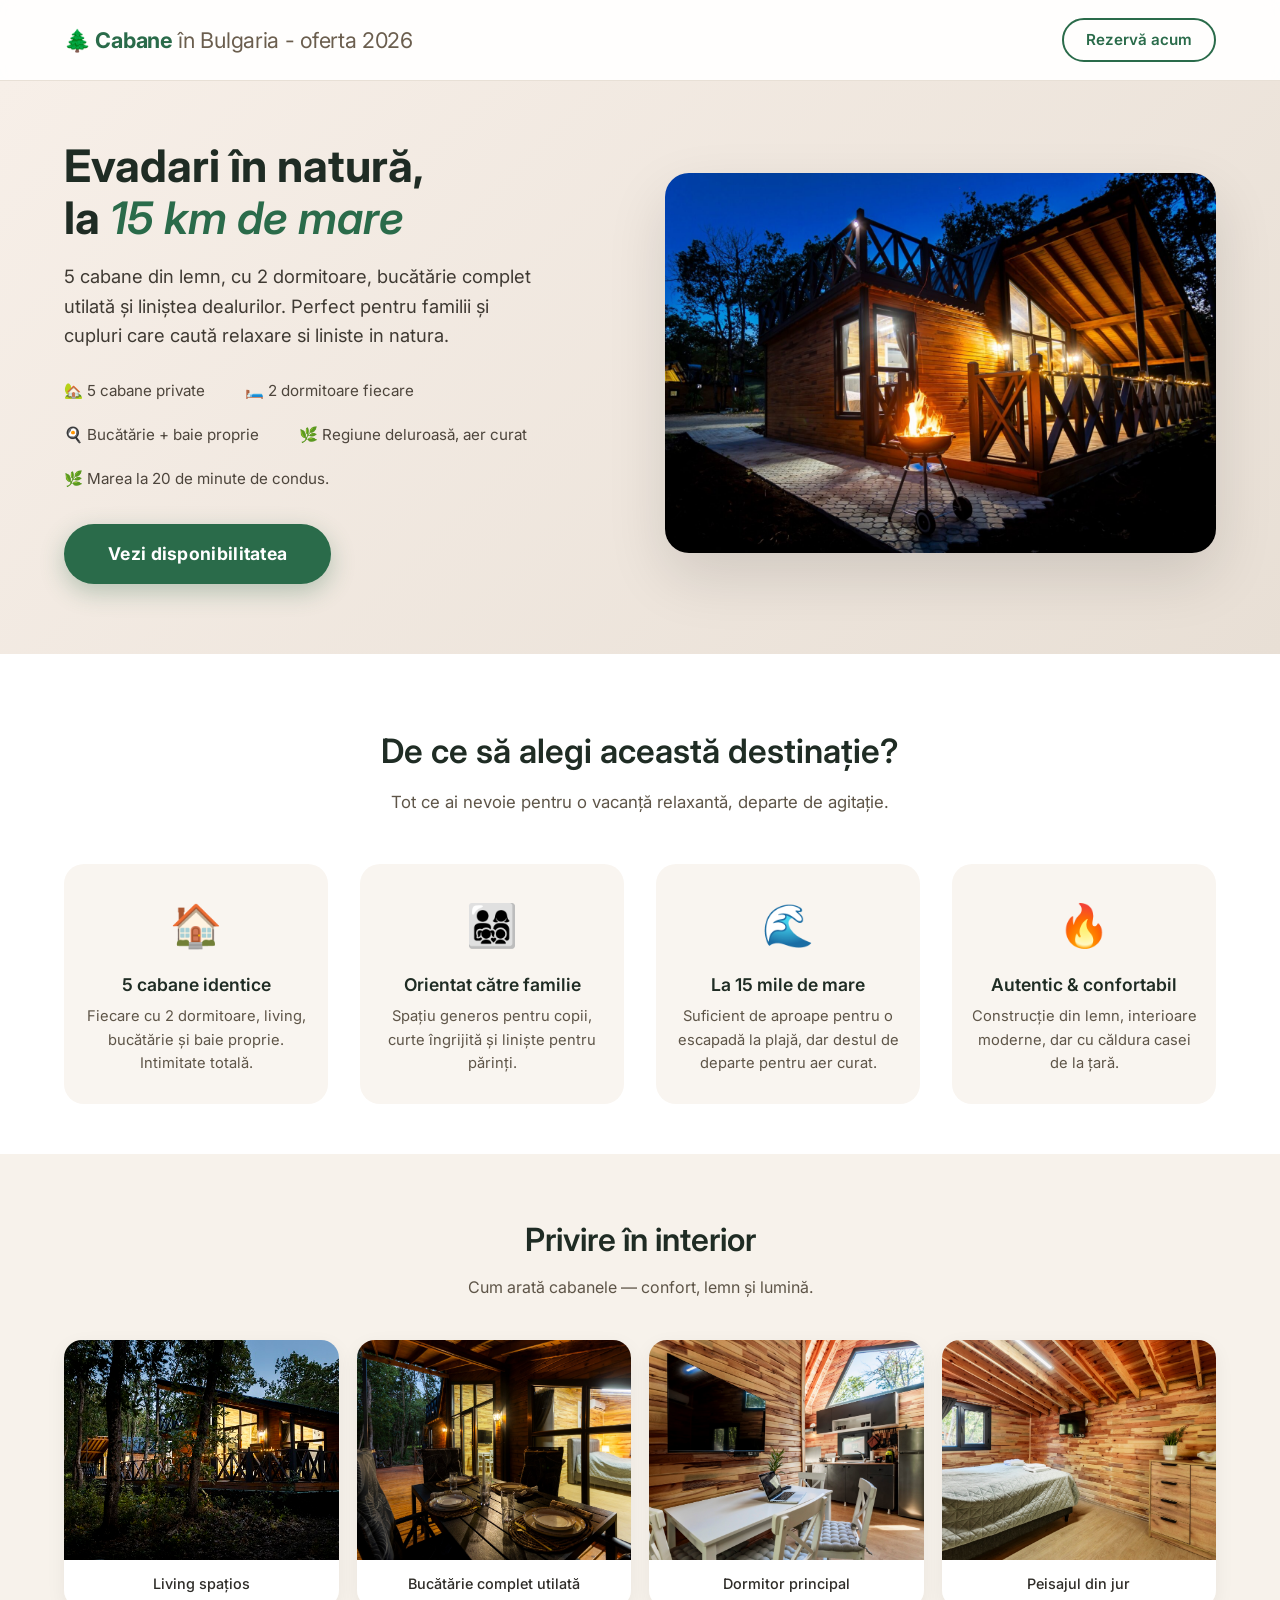
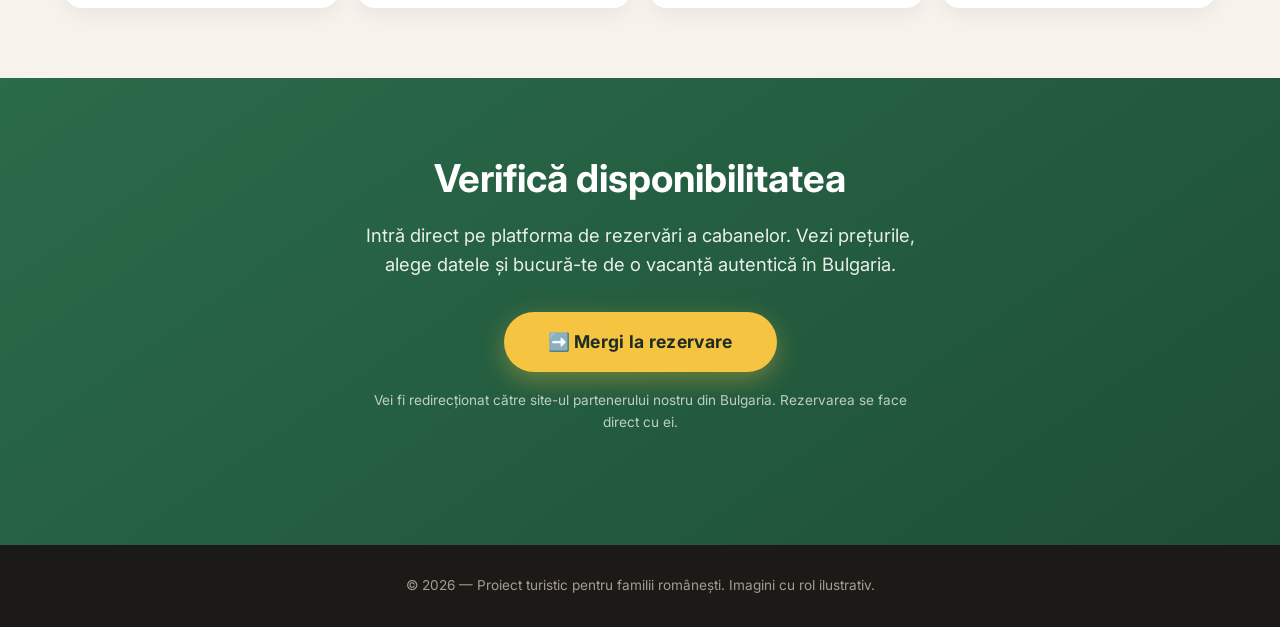
==== index.html @ ea6be8ed "Add files via upload" ====
<!DOCTYPE html>
<html lang="ro">
<head>
    <meta charset="UTF-8" />
    <meta name="viewport" content="width=device-width, initial-scale=1.0" />
    <title>Oferte | Evadari in natura pentru familie</title>
    <!-- Font for a warm, modern look -->
    <link rel="preconnect" href="https://fonts.googleapis.com" />
    <link rel="preconnect" href="https://fonts.gstatic.com" crossorigin />
    <link href="https://fonts.googleapis.com/css2?family=Inter:ital,wght@0,400;0,600;0,700;1,400&display=swap" rel="stylesheet" />
    <style>
        /* ===== RESET & BASE ===== */
        *,
        *::before,
        *::after {
            margin: 0;
            padding: 0;
            box-sizing: border-box;
        }

        html {
            scroll-behavior: smooth;
        }

        body {
            font-family: 'Inter', -apple-system, BlinkMacSystemFont, sans-serif;
            background: #fcf9f5;
            color: #2e2c28;
            line-height: 1.6;
        }

        a {
            text-decoration: none;
        }

        .container {
            max-width: 1200px;
            margin: 0 auto;
            padding: 0 24px;
        }

        /* ===== BUTTONS ===== */
        .btn-primary {
            display: inline-block;
            background: #2a6b4a;
            color: #fff;
            font-weight: 700;
            font-size: 1.1rem;
            padding: 16px 44px;
            border-radius: 50px;
            border: none;
            cursor: pointer;
            transition: background 0.25s ease, transform 0.15s ease;
            box-shadow: 0 8px 24px rgba(42, 107, 74, 0.30);
            letter-spacing: 0.3px;
        }

        .btn-primary:hover {
            background: #1f543a;
            transform: translateY(-2px);
            box-shadow: 0 12px 32px rgba(42, 107, 74, 0.40);
        }

        .btn-primary:active {
            transform: translateY(0);
        }

        /* ===== HEADER ===== */
        .site-header {
            padding: 18px 0;
            background: #ffffffcc;
            backdrop-filter: blur(8px);
            border-bottom: 1px solid #e8e0d6;
            position: sticky;
            top: 0;
            z-index: 100;
        }

        .header-inner {
            display: flex;
            align-items: center;
            justify-content: space-between;
            flex-wrap: wrap;
            gap: 12px;
        }

        .logo {
            font-weight: 700;
            font-size: 1.35rem;
            color: #2a6b4a;
            letter-spacing: -0.3px;
        }

        .logo span {
            font-weight: 400;
            color: #6b5e4e;
        }

        .header-cta {
            font-weight: 600;
            font-size: 0.95rem;
            color: #2a6b4a;
            border: 2px solid #2a6b4a;
            padding: 8px 22px;
            border-radius: 50px;
            transition: 0.2s;
        }

        .header-cta:hover {
            background: #2a6b4a;
            color: #fff;
        }

        /* ===== HERO ===== */
        .hero {
            padding: 60px 0 70px;
            background: linear-gradient(135deg, #f7efe8 0%, #e8dfd5 100%);
            position: relative;
            overflow: hidden;
        }

        .hero-grid {
            display: grid;
            grid-template-columns: 1fr 1fr;
            gap: 50px;
            align-items: center;
        }

        .hero-content h1 {
            font-size: 2.8rem;
            font-weight: 700;
            line-height: 1.15;
            color: #1f2c24;
            margin-bottom: 18px;
        }

        .hero-content h1 em {
            font-style: italic;
            color: #2a6b4a;
            font-weight: 600;
        }

        .hero-content p {
            font-size: 1.15rem;
            color: #3f3a33;
            margin-bottom: 28px;
            max-width: 480px;
        }

        .hero-content .highlight {
            display: flex;
            flex-wrap: wrap;
            gap: 20px 40px;
            margin-bottom: 32px;
            font-size: 0.95rem;
            color: #4d453c;
        }

        .hero-content .highlight i {
            display: inline-block;
            margin-right: 6px;
        }

        .hero-image {
            border-radius: 24px;
            overflow: hidden;
            box-shadow: 0 24px 60px rgba(0, 0, 0, 0.12);
        }

        .hero-image img {
            width: 100%;
            height: 380px;
            object-fit: cover;
            display: block;
        }

        /* ===== FEATURES ===== */
        .features {
            padding: 70px 0 50px;
            background: #ffffff;
        }

        .features h2 {
            text-align: center;
            font-size: 2.1rem;
            font-weight: 600;
            color: #1f2c24;
            margin-bottom: 12px;
        }

        .features .subtitle {
            text-align: center;
            color: #5e5548;
            font-size: 1.05rem;
            margin-bottom: 48px;
        }

        .features-grid {
            display: grid;
            grid-template-columns: repeat(auto-fit, minmax(220px, 1fr));
            gap: 32px;
        }

        .feature-card {
            text-align: center;
            padding: 28px 16px;
            background: #f9f5f0;
            border-radius: 20px;
            transition: 0.2s;
        }

        .feature-card:hover {
            background: #f2ebe2;
        }

        .feature-card .icon {
            font-size: 2.6rem;
            display: block;
            margin-bottom: 12px;
        }

        .feature-card h3 {
            font-weight: 600;
            font-size: 1.1rem;
            color: #1f2c24;
            margin-bottom: 6px;
        }

        .feature-card p {
            font-size: 0.92rem;
            color: #5e5548;
        }

        /* ===== GALLERY ===== */
        .gallery {
            padding: 60px 0 70px;
            background: #f7f2eb;
        }

        .gallery h2 {
            text-align: center;
            font-size: 2rem;
            font-weight: 600;
            color: #1f2c24;
            margin-bottom: 10px;
        }

        .gallery .subtitle {
            text-align: center;
            color: #5e5548;
            margin-bottom: 40px;
        }

        .gallery-grid {
            display: grid;
            grid-template-columns: repeat(4, 1fr);
            gap: 18px;
        }

        .gallery-grid .gallery-item {
            border-radius: 18px;
            overflow: hidden;
            box-shadow: 0 6px 20px rgba(0, 0, 0, 0.06);
            transition: 0.25s ease;
        }

        .gallery-grid .gallery-item:hover {
            transform: scale(1.02);
            box-shadow: 0 12px 32px rgba(0, 0, 0, 0.12);
        }

        .gallery-grid img {
            width: 100%;
            height: 220px;
            object-fit: cover;
            display: block;
        }

        .gallery-item .caption {
            padding: 12px 14px;
            background: #fff;
            font-size: 0.9rem;
            font-weight: 500;
            color: #2e2c28;
            text-align: center;
        }

        /* ===== CTA FINAL ===== */
        .cta-final {
            padding: 70px 0 80px;
            background: linear-gradient(145deg, #2a6b4a 0%, #1e4f36 100%);
            color: #fff;
            text-align: center;
        }

        .cta-final h2 {
            font-size: 2.4rem;
            font-weight: 700;
            margin-bottom: 12px;
        }

        .cta-final p {
            font-size: 1.15rem;
            opacity: 0.9;
            margin-bottom: 32px;
            max-width: 560px;
            margin-left: auto;
            margin-right: auto;
        }

        .cta-final .btn-primary {
            background: #f5c542;
            color: #1f2c24;
            box-shadow: 0 8px 24px rgba(245, 197, 66, 0.35);
        }

        .cta-final .btn-primary:hover {
            background: #e6b834;
            box-shadow: 0 12px 32px rgba(245, 197, 66, 0.50);
        }

        .cta-final .small-note {
            margin-top: 18px;
            font-size: 0.85rem;
            opacity: 0.7;
        }

        /* ===== FOOTER ===== */
        .site-footer {
            padding: 30px 0;
            background: #1c1a17;
            color: #a69b8e;
            text-align: center;
            font-size: 0.85rem;
        }

        .site-footer a {
            color: #c9bdb0;
            text-decoration: underline;
        }

        /* ===== RESPONSIVE ===== */
        @media (max-width: 992px) {
            .hero-grid {
                grid-template-columns: 1fr;
                gap: 30px;
            }

            .hero-content h1 {
                font-size: 2.4rem;
            }

            .hero-image img {
                height: 300px;
            }

            .gallery-grid {
                grid-template-columns: repeat(2, 1fr);
            }
        }

        @media (max-width: 640px) {
            .hero {
                padding: 40px 0 50px;
            }

            .hero-content h1 {
                font-size: 1.9rem;
            }

            .hero-content p {
                font-size: 1rem;
            }

            .hero-content .highlight {
                flex-direction: column;
                gap: 8px;
            }

            .hero-image img {
                height: 220px;
            }

            .features-grid {
                grid-template-columns: 1fr 1fr;
            }

            .gallery-grid {
                grid-template-columns: 1fr 1fr;
                gap: 12px;
            }

            .gallery-grid img {
                height: 160px;
            }

            .cta-final h2 {
                font-size: 1.8rem;
            }

            .btn-primary {
                padding: 14px 32px;
                font-size: 1rem;
                width: 100%;
                text-align: center;
            }

            .header-cta {
                font-size: 0.8rem;
                padding: 6px 16px;
            }

            .logo {
                font-size: 1.1rem;
            }
        }

        @media (max-width: 440px) {
            .features-grid {
                grid-template-columns: 1fr;
            }

            .gallery-grid {
                grid-template-columns: 1fr;
            }

            .gallery-grid img {
                height: 200px;
            }
        }
    </style>
</head>
<body>

    <!-- ======= HEADER ======= -->
    <header class="site-header">
        <div class="container header-inner">
            <div class="logo">🌲 Cabane<span> în Bulgaria - oferta 2026</span></div>
            <a href="#rezerva" class="header-cta">Rezervă acum</a>
        </div>
    </header>

    <!-- ======= HERO ======= -->
    <section class="hero">
        <div class="container hero-grid">
            <div class="hero-content">
                <h1>
                    Evadari în natură,<br />
                    la <em>15 km de mare</em>
                </h1>
                <p>
                    5 cabane din lemn, cu 2 dormitoare, bucătărie complet utilată
                    și liniștea dealurilor. Perfect pentru familii și cupluri
                    care caută relaxare si liniste in natura.
                </p>
                <div class="highlight">
                    <span>🏡 5 cabane private</span>
                    <span>🛏️ 2 dormitoare fiecare</span>
                    <span>🍳 Bucătărie + baie proprie</span>
                    <span>🌿 Regiune deluroasă, aer curat</span>
                    <span>🌿 Marea la 20 de minute de condus.</span>
                </div>
                <a href="#rezerva" class="btn-primary">Vezi disponibilitatea</a>
            </div>
            <div class="hero-image">
                <!-- Proprietary photo: wooden cabin exterior in nature -->
                <img
                src="lionforest01.jpg?w=800&auto=format&fit=crop"
                alt="Cabane din lemn în mijlocul naturii, Bulgaria"
                loading="lazy"
                />
            </div>
        </div>
    </section>

    <!-- ======= FEATURES ======= -->
    <section class="features">
        <div class="container">
            <h2>De ce să alegi această destinație?</h2>
            <p class="subtitle">
                Tot ce ai nevoie pentru o vacanță relaxantă, departe de agitație.
            </p>
            <div class="features-grid">
                <div class="feature-card">
                    <span class="icon">🏠</span>
                    <h3>5 cabane identice</h3>
                    <p>Fiecare cu 2 dormitoare, living, bucătărie și baie proprie. Intimitate totală.</p>
                </div>
                <div class="feature-card">
                    <span class="icon">👨‍👩‍👧‍👦</span>
                    <h3>Orientat către familie</h3>
                    <p>Spațiu generos pentru copii, curte îngrijită și liniște pentru părinți.</p>
                </div>
                <div class="feature-card">
                    <span class="icon">🌊</span>
                    <h3>La 15 mile de mare</h3>
                    <p>Suficient de aproape pentru o escapadă la plajă, dar destul de departe pentru aer curat.</p>
                </div>
                <div class="feature-card">
                    <span class="icon">🔥</span>
                    <h3>Autentic & confortabil</h3>
                    <p>Construcție din lemn, interioare moderne, dar cu căldura casei de la țară.</p>
                </div>
            </div>
        </div>
    </section>

    <!-- ======= GALLERY ======= -->
    <section class="gallery">
        <div class="container">
            <h2>Privire în interior</h2>
            <p class="subtitle">Cum arată cabanele — confort, lemn și lumină.</p>
            <div class="gallery-grid">
                <div class="gallery-item">
                    <img
                    src="lionforest11.jpeg?w=600&auto=format&fit=crop"
                    alt="Living interior cu canapea și lemn"
                    loading="lazy"
                    />
                    <div class="caption">Living spațios</div>
                </div>
                <div class="gallery-item">
                    <img
                    src="lionforest12.jpg?w=600&auto=format&fit=crop"
                    alt="Bucătărie modernă utilată complet"
                    loading="lazy"
                    />
                    <div class="caption">Bucătărie complet utilată</div>
                </div>
                <div class="gallery-item">
                    <img
                    src="lionforest13.jpg?w=600&auto=format&fit=crop"
                    alt="Dormitor dublu cu vedere la natură"
                    loading="lazy"
                    />
                    <div class="caption">Dormitor principal</div>
                </div>
                <div class="gallery-item">
                    <img
                    src="lionforest14.jpg?w=600&auto=format&fit=crop"
                    alt="Vedere exterioară a cabanelor pe deal"
                    loading="lazy"
                    />
                    <div class="caption">Peisajul din jur</div>
                </div>
            </div>
        </div>
    </section>

    <!-- ======= FINAL CTA ======= -->
    <section class="cta-final" id="rezerva">
        <div class="container">
            <h2>Verifică disponibilitatea</h2>
            <p>
                Intră direct pe platforma de rezervări a cabanelor. Vezi prețurile,
                alege datele și bucură-te de o vacanță autentică în Bulgaria.
            </p>
            <!-- 
                ⚠️ IMPORTANT: Replace the href below with the ACTUAL booking page URL 
                provided by the Bulgarian property owner. Keep the ?ref=RO_PARTNER 
                parameter so they can track your referrals.
            -->
            <a
            href="https://platforma-lor-booking.com/rezerva?ref=RO_PARTNER"
            class="btn-primary"
            target="_blank"
            rel="noopener noreferrer"
            >
            ➡️ Mergi la rezervare
        </a>
        <p class="small-note">
            Vei fi redirecționat către site-ul partenerului nostru din Bulgaria.
            Rezervarea se face direct cu ei.
        </p>
    </div>
</section>

<!-- ======= FOOTER ======= -->
<footer class="site-footer">
    <div class="container">
        <p>
            &copy; 2026 — Proiect turistic pentru familii românești.
            Imagini cu rol ilustrativ.
        </p>
    </div>
</footer>

<!-- ======= SMOOTH SCROLL (optional) ======= -->
<script>
    (function() {
        // Smooth scroll for internal anchor links
        document.querySelectorAll('a[href^="#"]').forEach(anchor => {
            anchor.addEventListener('click', function(e) {
                const targetId = this.getAttribute('href');
                if (targetId === '#') return;
                const target = document.querySelector(targetId);
                if (target) {
                    e.preventDefault();
                    target.scrollIntoView({ behavior: 'smooth', block: 'start' });
                }
            });
        });
    })();
</script>

</body>
</html>
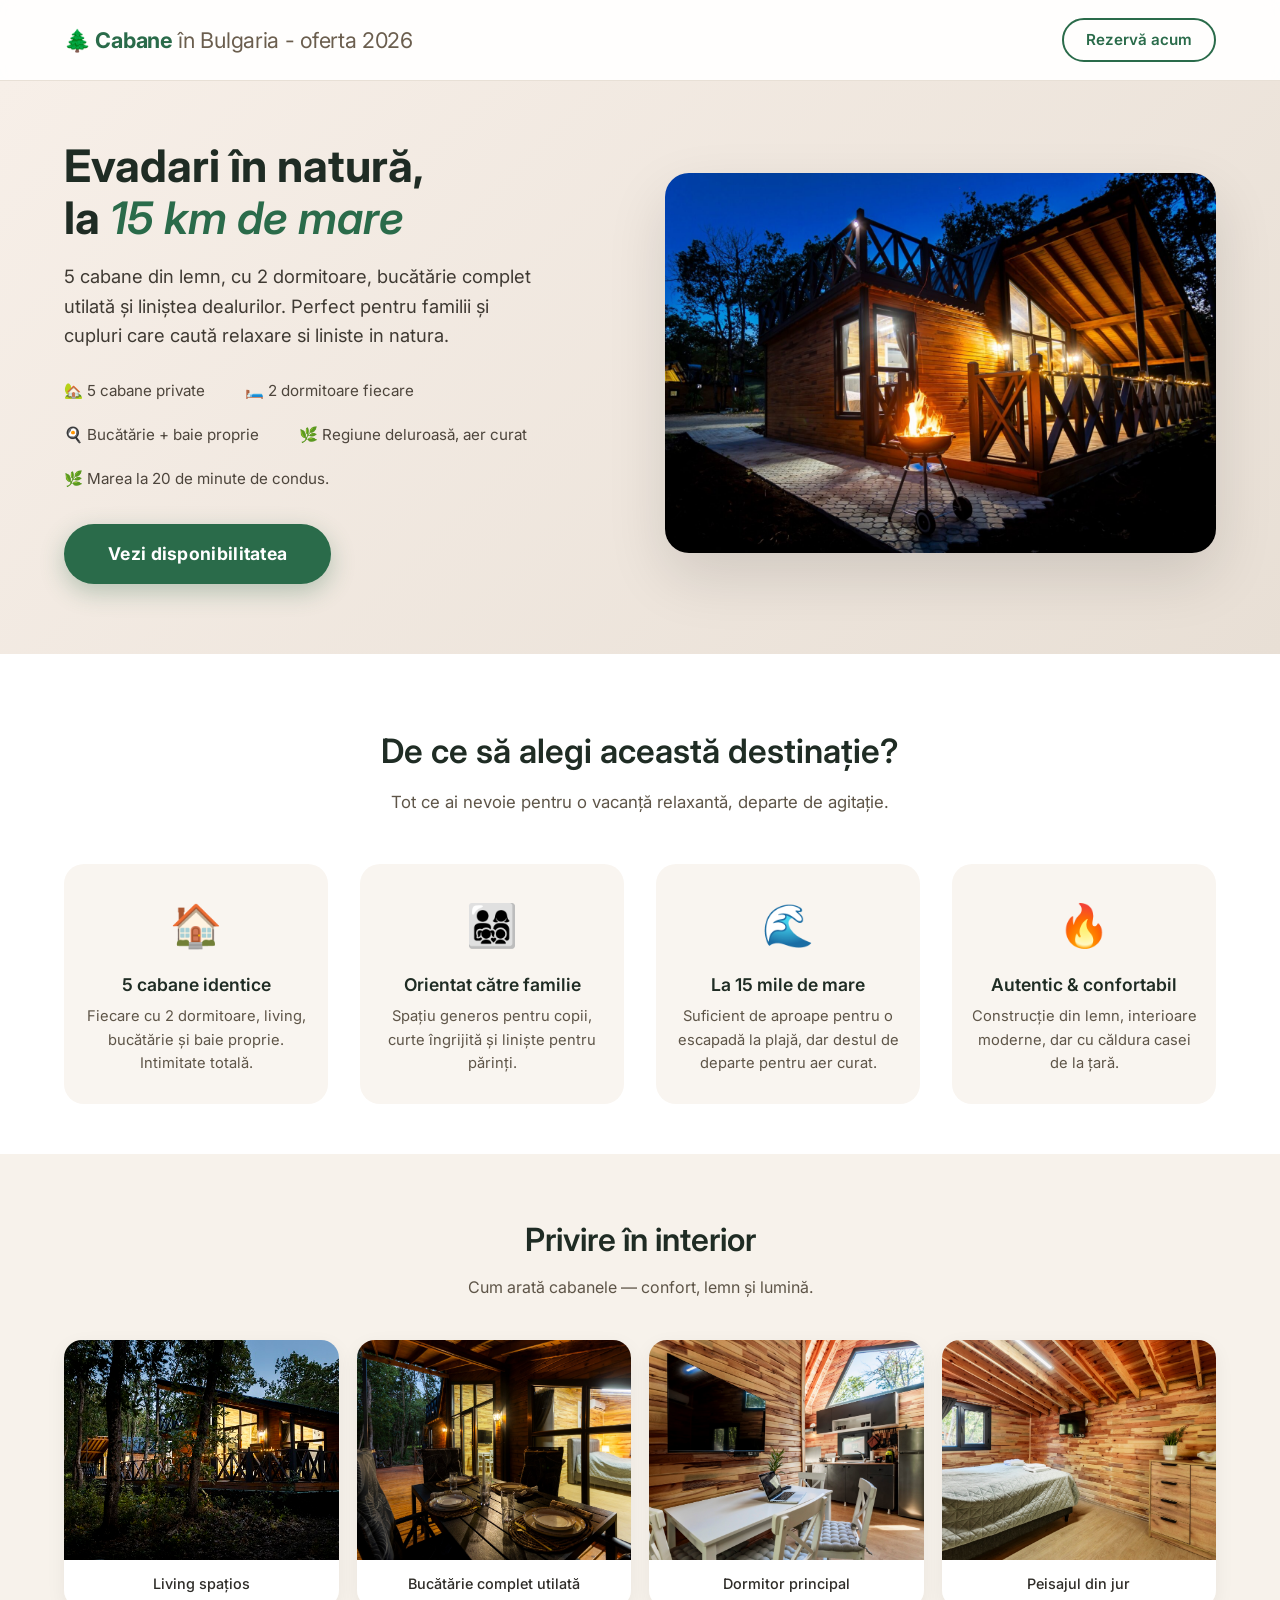
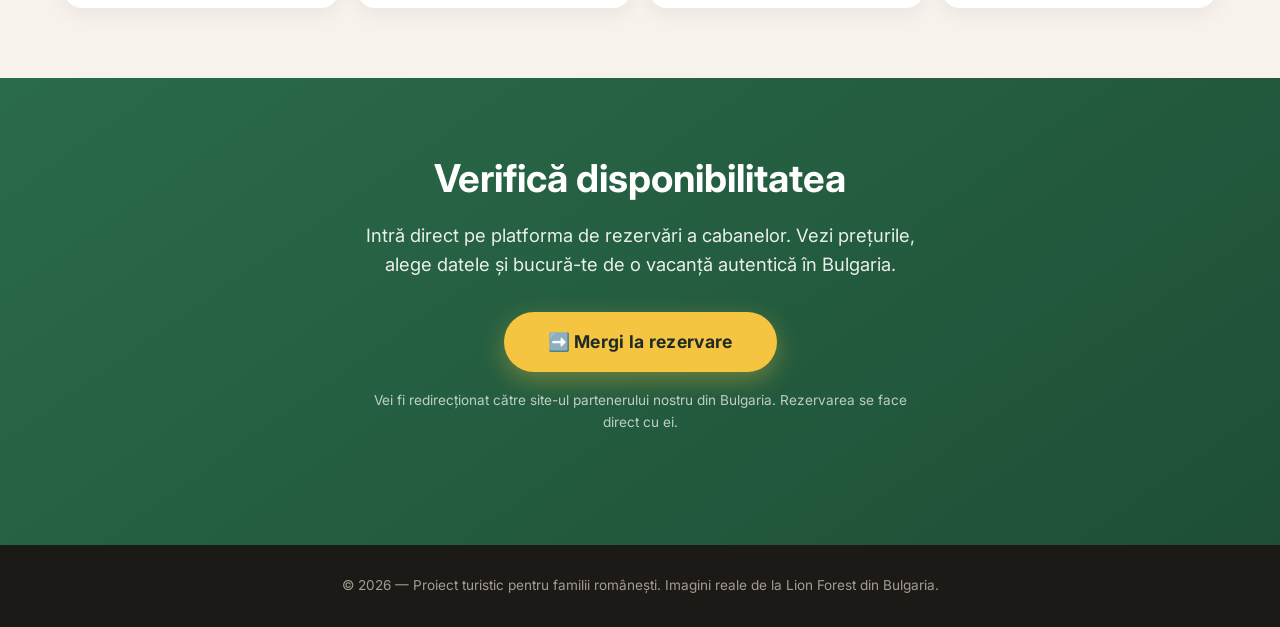
==== commit 9fe5cb5e: "Update index.html" ====
--- a/index.html
+++ b/index.html
@@ -580,7 +580,7 @@
     <div class="container">
         <p>
             &copy; 2026 — Proiect turistic pentru familii românești.
-            Imagini cu rol ilustrativ.
+            Imagini reale de la Lion Forest din Bulgaria.
         </p>
     </div>
 </footer>
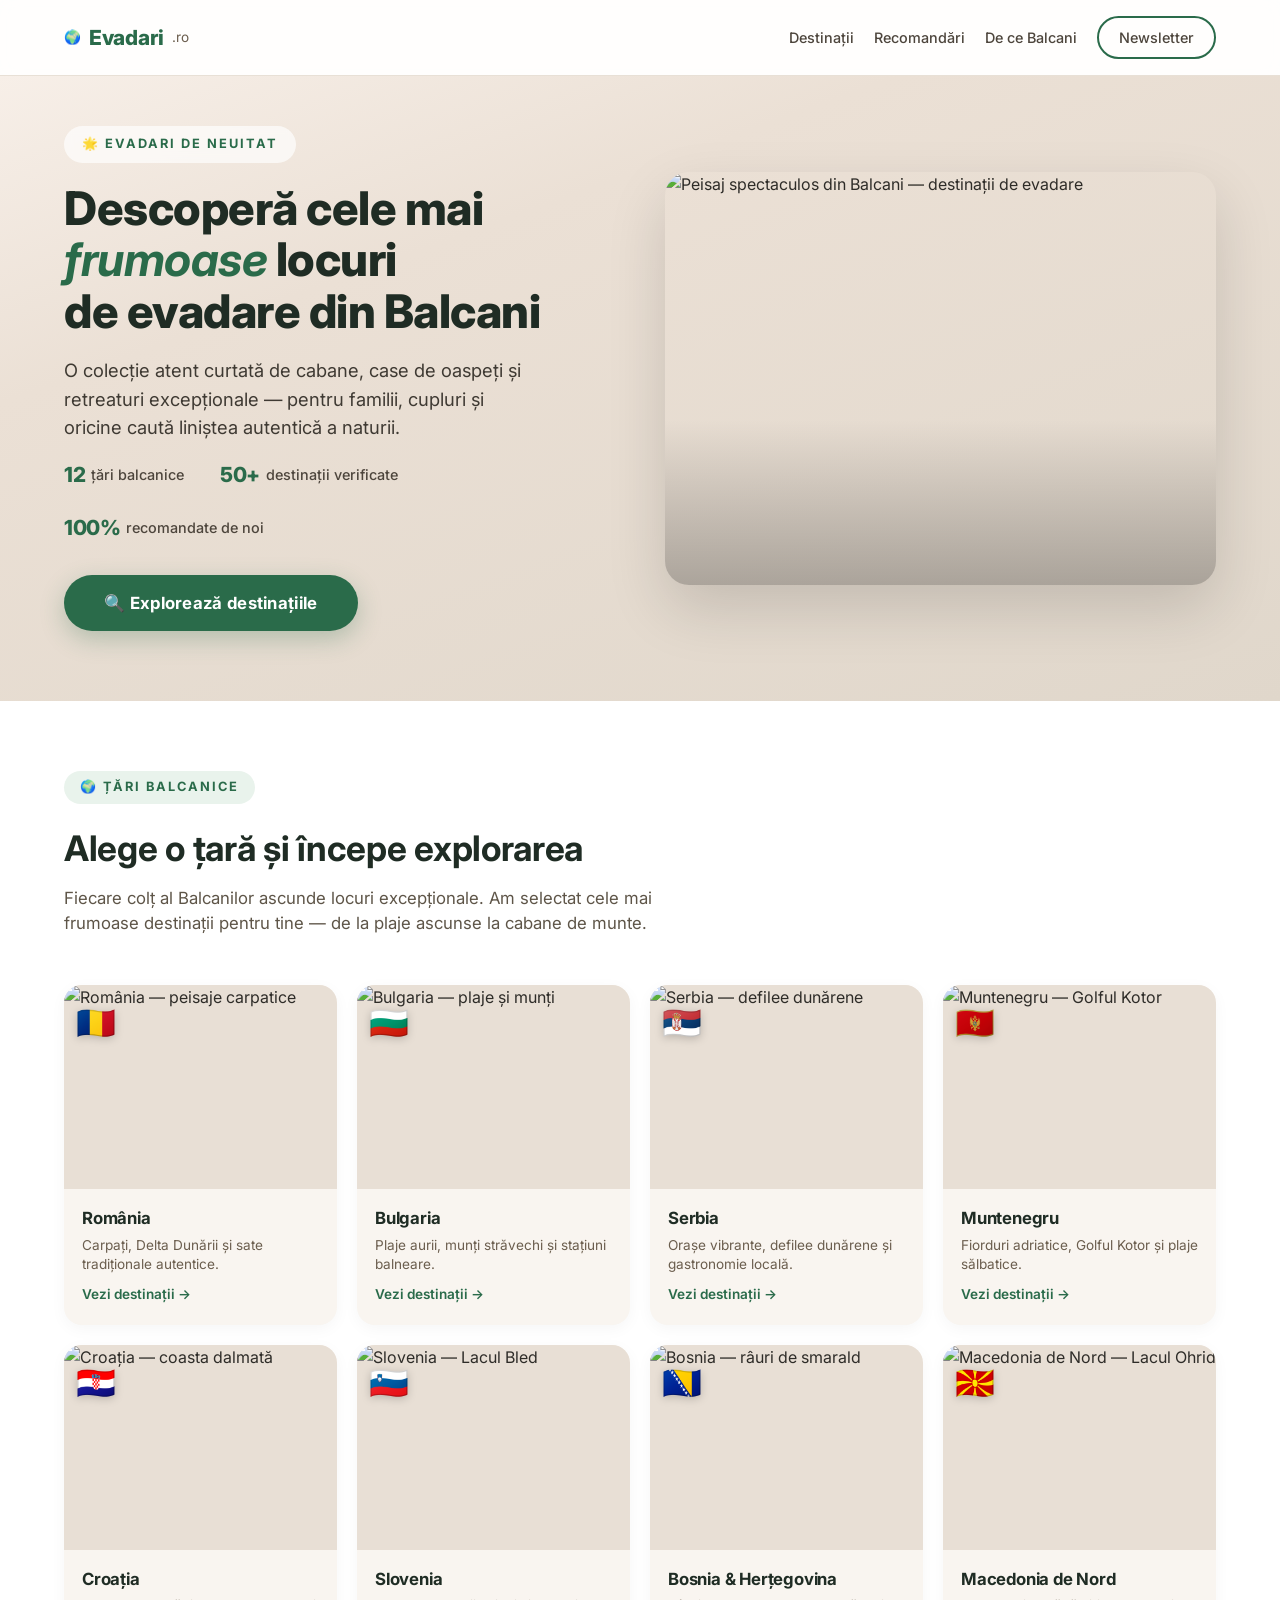
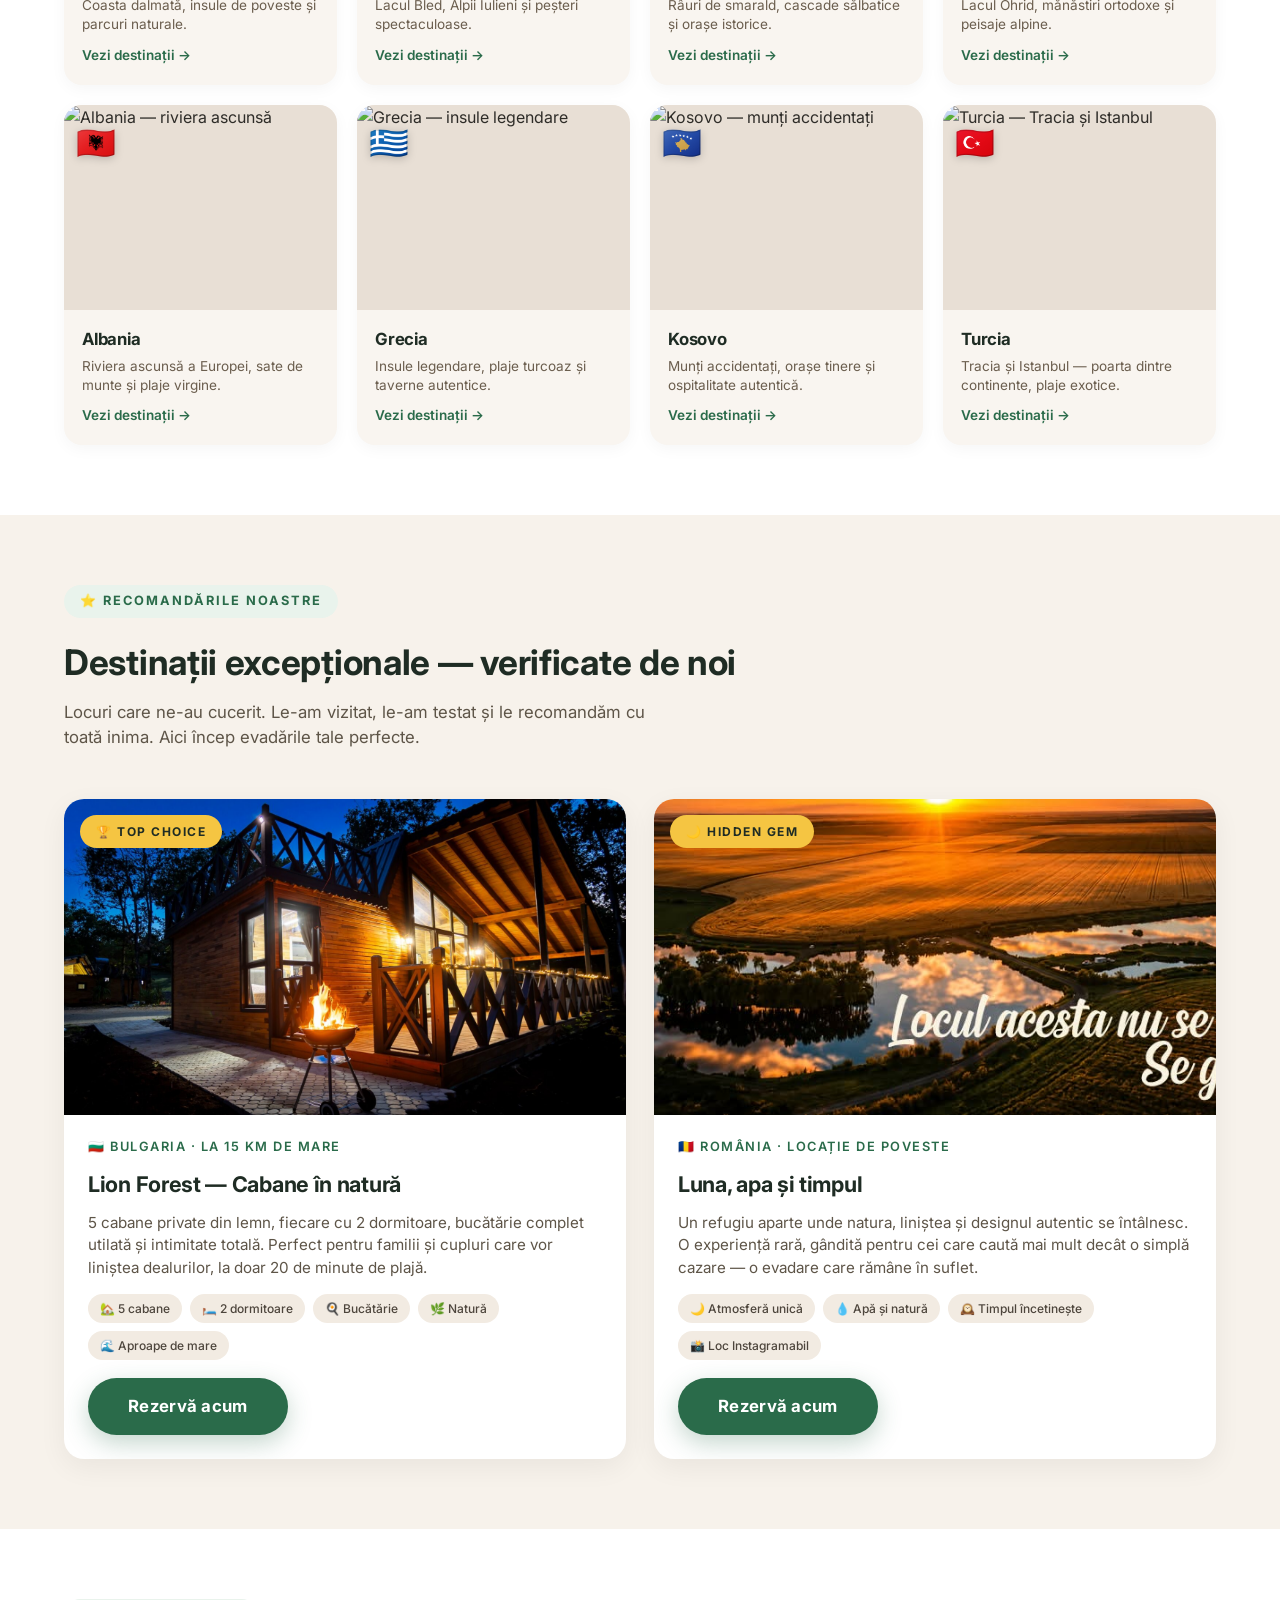
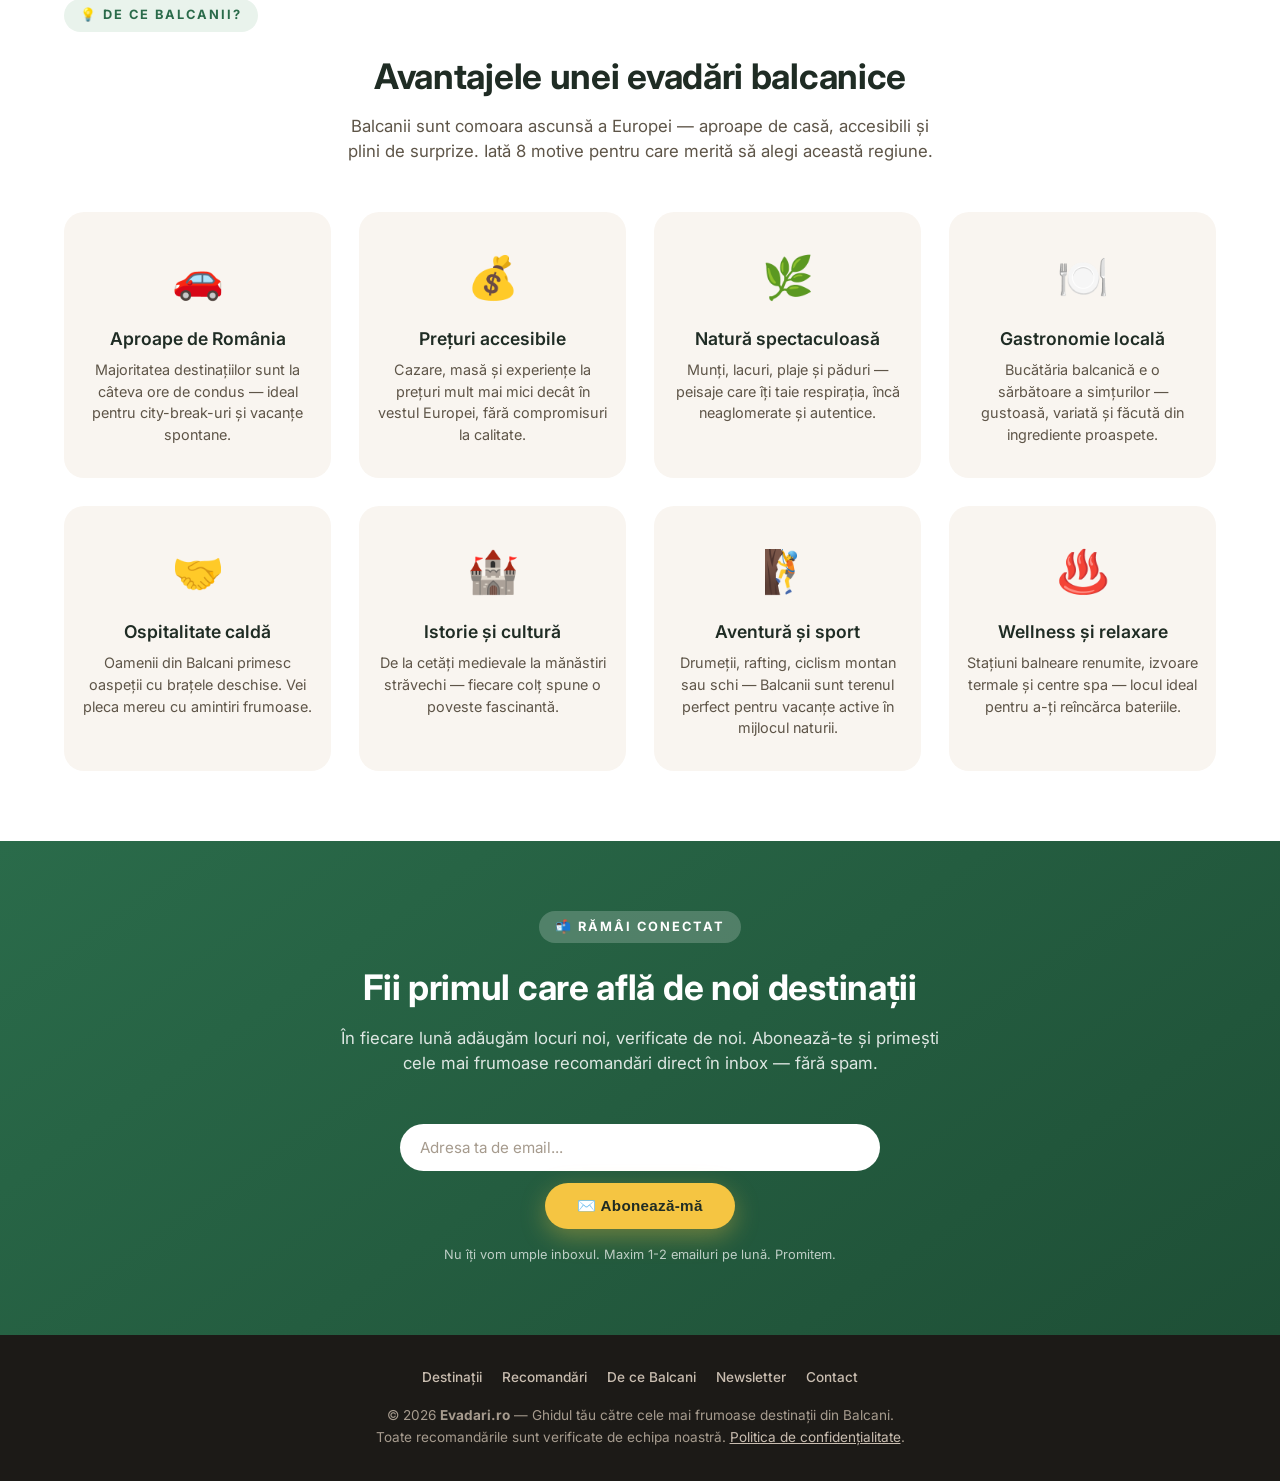
==== commit 787f8293: "Update index.html countries Balkans" ====
--- a/index.html
+++ b/index.html
@@ -3,11 +3,11 @@
 <head>
     <meta charset="UTF-8" />
     <meta name="viewport" content="width=device-width, initial-scale=1.0" />
-    <title>Oferte | Evadari in natura pentru familie</title>
-    <!-- Font for a warm, modern look -->
+    <title>Evadari.ro — Destinații excepționale în Balcani</title>
+    <meta name="description" content="Descoperă cele mai frumoase locuri de evadare în Balcani — cabane, case de oaspeți și retreaturi de vis pentru familie și cupluri." />
     <link rel="preconnect" href="https://fonts.googleapis.com" />
     <link rel="preconnect" href="https://fonts.gstatic.com" crossorigin />
-    <link href="https://fonts.googleapis.com/css2?family=Inter:ital,wght@0,400;0,600;0,700;1,400&display=swap" rel="stylesheet" />
+    <link href="https://fonts.googleapis.com/css2?family=Inter:ital,wght@0,400;0,500;0,600;0,700;0,800;1,400&display=swap" rel="stylesheet" />
     <style>
         /* ===== RESET & BASE ===== */
         *,
@@ -27,16 +27,65 @@
             background: #fcf9f5;
             color: #2e2c28;
             line-height: 1.6;
+            -webkit-font-smoothing: antialiased;
+            -moz-osx-font-smoothing: grayscale;
         }
 
         a {
             text-decoration: none;
+            color: inherit;
+        }
+
+        img {
+            display: block;
+            max-width: 100%;
         }
 
         .container {
             max-width: 1200px;
             margin: 0 auto;
             padding: 0 24px;
+        }
+
+        .section-padding {
+            padding: 70px 0;
+        }
+
+        /* ===== SECTION HEADERS ===== */
+        .section-label {
+            display: inline-block;
+            font-size: 0.8rem;
+            font-weight: 700;
+            text-transform: uppercase;
+            letter-spacing: 2px;
+            color: #2a6b4a;
+            background: #e9f3ec;
+            padding: 6px 16px;
+            border-radius: 50px;
+            margin-bottom: 16px;
+        }
+
+        .section-title {
+            font-size: 2.2rem;
+            font-weight: 700;
+            color: #1f2c24;
+            margin-bottom: 10px;
+            letter-spacing: -0.3px;
+        }
+
+        .section-subtitle {
+            font-size: 1.05rem;
+            color: #5e5548;
+            max-width: 600px;
+            margin-bottom: 48px;
+            line-height: 1.5;
+        }
+
+        .section-title.centered,
+        .section-subtitle.centered {
+            text-align: center;
+            margin-left: auto;
+            margin-right: auto;
         }
 
         /* ===== BUTTONS ===== */
@@ -45,14 +94,15 @@
             background: #2a6b4a;
             color: #fff;
             font-weight: 700;
-            font-size: 1.1rem;
-            padding: 16px 44px;
+            font-size: 1.05rem;
+            padding: 15px 40px;
             border-radius: 50px;
             border: none;
             cursor: pointer;
-            transition: background 0.25s ease, transform 0.15s ease;
-            box-shadow: 0 8px 24px rgba(42, 107, 74, 0.30);
+            transition: background 0.25s ease, transform 0.15s ease, box-shadow 0.25s ease;
+            box-shadow: 0 8px 24px rgba(42, 107, 74, 0.28);
             letter-spacing: 0.3px;
+            text-align: center;
         }
 
         .btn-primary:hover {
@@ -65,11 +115,54 @@
             transform: translateY(0);
         }
 
+        .btn-outline {
+            display: inline-block;
+            background: transparent;
+            color: #2a6b4a;
+            font-weight: 600;
+            font-size: 0.95rem;
+            padding: 12px 28px;
+            border-radius: 50px;
+            border: 2px solid #2a6b4a;
+            cursor: pointer;
+            transition: all 0.25s ease;
+            letter-spacing: 0.3px;
+        }
+
+        .btn-outline:hover {
+            background: #2a6b4a;
+            color: #fff;
+            transform: translateY(-2px);
+            box-shadow: 0 8px 20px rgba(42, 107, 74, 0.22);
+        }
+
+        .btn-gold {
+            display: inline-block;
+            background: #f5c542;
+            color: #1f2c24;
+            font-weight: 700;
+            font-size: 1.05rem;
+            padding: 15px 40px;
+            border-radius: 50px;
+            border: none;
+            cursor: pointer;
+            transition: all 0.25s ease;
+            box-shadow: 0 8px 24px rgba(245, 197, 66, 0.35);
+            letter-spacing: 0.3px;
+        }
+
+        .btn-gold:hover {
+            background: #e6b834;
+            transform: translateY(-2px);
+            box-shadow: 0 12px 32px rgba(245, 197, 66, 0.50);
+        }
+
         /* ===== HEADER ===== */
         .site-header {
-            padding: 18px 0;
+            padding: 16px 0;
             background: #ffffffcc;
-            backdrop-filter: blur(8px);
+            backdrop-filter: blur(10px);
+            -webkit-backdrop-filter: blur(10px);
             border-bottom: 1px solid #e8e0d6;
             position: sticky;
             top: 0;
@@ -85,25 +178,54 @@
         }
 
         .logo {
-            font-weight: 700;
-            font-size: 1.35rem;
+            font-weight: 800;
+            font-size: 1.3rem;
             color: #2a6b4a;
             letter-spacing: -0.3px;
+            display: flex;
+            align-items: center;
+            gap: 8px;
+        }
+
+        .logo-icon {
+            font-size: 1.5rem;
         }
 
         .logo span {
             font-weight: 400;
             color: #6b5e4e;
+            font-size: 0.85rem;
+            letter-spacing: 0;
+        }
+
+        .header-nav {
+            display: flex;
+            align-items: center;
+            gap: 20px;
+            flex-wrap: wrap;
+        }
+
+        .header-nav a {
+            font-weight: 500;
+            font-size: 0.9rem;
+            color: #4d453c;
+            transition: color 0.2s;
+            white-space: nowrap;
+        }
+
+        .header-nav a:hover {
+            color: #2a6b4a;
         }
 
         .header-cta {
             font-weight: 600;
-            font-size: 0.95rem;
+            font-size: 0.9rem;
             color: #2a6b4a;
             border: 2px solid #2a6b4a;
-            padding: 8px 22px;
+            padding: 8px 20px;
             border-radius: 50px;
             transition: 0.2s;
+            white-space: nowrap;
         }
 
         .header-cta:hover {
@@ -113,221 +235,410 @@
 
         /* ===== HERO ===== */
         .hero {
-            padding: 60px 0 70px;
-            background: linear-gradient(135deg, #f7efe8 0%, #e8dfd5 100%);
+            padding: 50px 0 70px;
+            background: linear-gradient(160deg, #f7efe8 0%, #ebe0d5 30%, #e0d7cb 100%);
             position: relative;
             overflow: hidden;
         }
 
-        .hero-grid {
+        .hero-inner {
             display: grid;
             grid-template-columns: 1fr 1fr;
             gap: 50px;
             align-items: center;
         }
 
+        .hero-content .hero-badge {
+            display: inline-block;
+            font-size: 0.8rem;
+            font-weight: 700;
+            text-transform: uppercase;
+            letter-spacing: 2px;
+            color: #2a6b4a;
+            background: #ffffffaa;
+            backdrop-filter: blur(4px);
+            padding: 8px 18px;
+            border-radius: 50px;
+            margin-bottom: 20px;
+        }
+
         .hero-content h1 {
-            font-size: 2.8rem;
-            font-weight: 700;
-            line-height: 1.15;
+            font-size: 2.9rem;
+            font-weight: 800;
+            line-height: 1.12;
             color: #1f2c24;
             margin-bottom: 18px;
+            letter-spacing: -0.5px;
         }
 
         .hero-content h1 em {
             font-style: italic;
             color: #2a6b4a;
-            font-weight: 600;
+            font-weight: 700;
         }
 
         .hero-content p {
             font-size: 1.15rem;
             color: #3f3a33;
-            margin-bottom: 28px;
+            margin-bottom: 16px;
             max-width: 480px;
-        }
-
-        .hero-content .highlight {
+            line-height: 1.55;
+        }
+
+        .hero-stats {
             display: flex;
             flex-wrap: wrap;
-            gap: 20px 40px;
-            margin-bottom: 32px;
-            font-size: 0.95rem;
+            gap: 20px 36px;
+            margin-bottom: 30px;
+            font-size: 0.9rem;
             color: #4d453c;
         }
 
-        .hero-content .highlight i {
-            display: inline-block;
-            margin-right: 6px;
-        }
-
-        .hero-image {
+        .hero-stats span {
+            display: flex;
+            align-items: center;
+            gap: 6px;
+            font-weight: 500;
+        }
+
+        .hero-stats .stat-number {
+            font-weight: 800;
+            font-size: 1.3rem;
+            color: #2a6b4a;
+            letter-spacing: -0.5px;
+        }
+
+        .hero-image-wrapper {
             border-radius: 24px;
             overflow: hidden;
-            box-shadow: 0 24px 60px rgba(0, 0, 0, 0.12);
-        }
-
-        .hero-image img {
+            box-shadow: 0 24px 60px rgba(0, 0, 0, 0.14);
+            position: relative;
+            aspect-ratio: 4 / 3;
+        }
+
+        .hero-image-wrapper img {
             width: 100%;
-            height: 380px;
+            height: 100%;
             object-fit: cover;
             display: block;
         }
 
-        /* ===== FEATURES ===== */
-        .features {
-            padding: 70px 0 50px;
+        .hero-image-wrapper .img-overlay {
+            position: absolute;
+            inset: 0;
+            background: linear-gradient(180deg, transparent 60%, rgba(0, 0, 0, 0.25));
+            pointer-events: none;
+        }
+
+        /* ===== DESTINATION GRID ===== */
+        .destinations-section {
             background: #ffffff;
         }
 
-        .features h2 {
+        .destinations-grid {
+            display: grid;
+            grid-template-columns: repeat(4, 1fr);
+            gap: 20px;
+        }
+
+        .destination-card {
+            background: #f9f5f0;
+            border-radius: 18px;
+            overflow: hidden;
+            transition: transform 0.3s ease, box-shadow 0.3s ease;
+            cursor: pointer;
+            position: relative;
+            box-shadow: 0 4px 16px rgba(0, 0, 0, 0.04);
+        }
+
+        .destination-card:hover {
+            transform: translateY(-6px);
+            box-shadow: 0 16px 36px rgba(0, 0, 0, 0.12);
+        }
+
+        .destination-card .card-img {
+            aspect-ratio: 4 / 3;
+            overflow: hidden;
+            position: relative;
+            background: #e8dfd5;
+        }
+
+        .destination-card .card-img img {
+            width: 100%;
+            height: 100%;
+            object-fit: cover;
+            transition: transform 0.4s ease;
+        }
+
+        .destination-card:hover .card-img img {
+            transform: scale(1.06);
+        }
+
+        .destination-card .card-img .country-flag {
+            position: absolute;
+            top: 12px;
+            left: 12px;
+            font-size: 2rem;
+            filter: drop-shadow(0 2px 4px rgba(0, 0, 0, 0.2));
+            z-index: 2;
+        }
+
+        .destination-card .card-img .card-badge {
+            position: absolute;
+            top: 12px;
+            right: 12px;
+            background: #2a6b4a;
+            color: #fff;
+            font-size: 0.7rem;
+            font-weight: 700;
+            text-transform: uppercase;
+            letter-spacing: 1px;
+            padding: 5px 12px;
+            border-radius: 50px;
+            z-index: 2;
+            opacity: 0;
+            transform: translateY(-8px);
+            transition: all 0.3s ease;
+        }
+
+        .destination-card:hover .card-badge {
+            opacity: 1;
+            transform: translateY(0);
+        }
+
+        .destination-card .card-body {
+            padding: 16px 18px 18px;
+        }
+
+        .destination-card .card-body h3 {
+            font-weight: 700;
+            font-size: 1.05rem;
+            color: #1f2c24;
+            margin-bottom: 4px;
+            letter-spacing: -0.2px;
+        }
+
+        .destination-card .card-body p {
+            font-size: 0.85rem;
+            color: #6b5e4e;
+            line-height: 1.4;
+        }
+
+        .destination-card .card-body .card-link {
+            display: inline-block;
+            margin-top: 10px;
+            font-weight: 600;
+            font-size: 0.85rem;
+            color: #2a6b4a;
+            transition: color 0.2s;
+        }
+
+        .destination-card:hover .card-link {
+            color: #1f543a;
+        }
+
+        /* ===== FEATURED PROPERTIES ===== */
+        .featured-section {
+            background: #f7f2eb;
+        }
+
+        .featured-grid {
+            display: grid;
+            grid-template-columns: 1fr 1fr;
+            gap: 28px;
+        }
+
+        .featured-card {
+            background: #fff;
+            border-radius: 20px;
+            overflow: hidden;
+            box-shadow: 0 8px 28px rgba(0, 0, 0, 0.06);
+            transition: transform 0.3s ease, box-shadow 0.3s ease;
+            display: grid;
+            grid-template-rows: auto 1fr;
+        }
+
+        .featured-card:hover {
+            transform: translateY(-4px);
+            box-shadow: 0 16px 40px rgba(0, 0, 0, 0.13);
+        }
+
+        .featured-card .featured-img {
+            aspect-ratio: 16 / 9;
+            overflow: hidden;
+            position: relative;
+        }
+
+        .featured-card .featured-img img {
+            width: 100%;
+            height: 100%;
+            object-fit: cover;
+            transition: transform 0.4s ease;
+        }
+
+        .featured-card:hover .featured-img img {
+            transform: scale(1.04);
+        }
+
+        .featured-card .featured-img .featured-badge {
+            position: absolute;
+            top: 16px;
+            left: 16px;
+            background: #f5c542;
+            color: #1f2c24;
+            font-weight: 700;
+            font-size: 0.75rem;
+            text-transform: uppercase;
+            letter-spacing: 1.5px;
+            padding: 7px 16px;
+            border-radius: 50px;
+            z-index: 2;
+        }
+
+        .featured-card .featured-body {
+            padding: 22px 24px 24px;
+            display: flex;
+            flex-direction: column;
+            gap: 10px;
+        }
+
+        .featured-card .featured-body .location {
+            font-size: 0.8rem;
+            font-weight: 600;
+            text-transform: uppercase;
+            letter-spacing: 1.5px;
+            color: #2a6b4a;
+        }
+
+        .featured-card .featured-body h3 {
+            font-weight: 700;
+            font-size: 1.35rem;
+            color: #1f2c24;
+            letter-spacing: -0.3px;
+        }
+
+        .featured-card .featured-body p {
+            font-size: 0.95rem;
+            color: #5e5548;
+            line-height: 1.5;
+            flex-grow: 1;
+        }
+
+        .featured-card .featured-body .featured-tags {
+            display: flex;
+            flex-wrap: wrap;
+            gap: 8px;
+            margin-top: 4px;
+        }
+
+        .featured-card .featured-body .tag {
+            font-size: 0.75rem;
+            font-weight: 500;
+            padding: 5px 12px;
+            border-radius: 50px;
+            background: #f2ebe2;
+            color: #4d453c;
+        }
+
+        /* ===== WHY BALKANS ===== */
+        .why-section {
+            background: #ffffff;
+        }
+
+        .why-grid {
+            display: grid;
+            grid-template-columns: repeat(auto-fit, minmax(230px, 1fr));
+            gap: 28px;
+        }
+
+        .why-card {
             text-align: center;
-            font-size: 2.1rem;
-            font-weight: 600;
-            color: #1f2c24;
-            margin-bottom: 12px;
-        }
-
-        .features .subtitle {
-            text-align: center;
-            color: #5e5548;
-            font-size: 1.05rem;
-            margin-bottom: 48px;
-        }
-
-        .features-grid {
-            display: grid;
-            grid-template-columns: repeat(auto-fit, minmax(220px, 1fr));
-            gap: 32px;
-        }
-
-        .feature-card {
-            text-align: center;
-            padding: 28px 16px;
+            padding: 32px 18px;
             background: #f9f5f0;
             border-radius: 20px;
-            transition: 0.2s;
-        }
-
-        .feature-card:hover {
+            transition: background 0.25s ease;
+        }
+
+        .why-card:hover {
             background: #f2ebe2;
         }
 
-        .feature-card .icon {
+        .why-card .why-icon {
             font-size: 2.6rem;
             display: block;
-            margin-bottom: 12px;
-        }
-
-        .feature-card h3 {
+            margin-bottom: 14px;
+        }
+
+        .why-card h3 {
             font-weight: 600;
             font-size: 1.1rem;
             color: #1f2c24;
             margin-bottom: 6px;
         }
 
-        .feature-card p {
-            font-size: 0.92rem;
+        .why-card p {
+            font-size: 0.9rem;
             color: #5e5548;
-        }
-
-        /* ===== GALLERY ===== */
-        .gallery {
-            padding: 60px 0 70px;
-            background: #f7f2eb;
-        }
-
-        .gallery h2 {
-            text-align: center;
-            font-size: 2rem;
-            font-weight: 600;
-            color: #1f2c24;
-            margin-bottom: 10px;
-        }
-
-        .gallery .subtitle {
-            text-align: center;
-            color: #5e5548;
-            margin-bottom: 40px;
-        }
-
-        .gallery-grid {
-            display: grid;
-            grid-template-columns: repeat(4, 1fr);
-            gap: 18px;
-        }
-
-        .gallery-grid .gallery-item {
-            border-radius: 18px;
-            overflow: hidden;
-            box-shadow: 0 6px 20px rgba(0, 0, 0, 0.06);
-            transition: 0.25s ease;
-        }
-
-        .gallery-grid .gallery-item:hover {
-            transform: scale(1.02);
-            box-shadow: 0 12px 32px rgba(0, 0, 0, 0.12);
-        }
-
-        .gallery-grid img {
-            width: 100%;
-            height: 220px;
-            object-fit: cover;
-            display: block;
-        }
-
-        .gallery-item .caption {
-            padding: 12px 14px;
-            background: #fff;
-            font-size: 0.9rem;
-            font-weight: 500;
-            color: #2e2c28;
-            text-align: center;
-        }
-
-        /* ===== CTA FINAL ===== */
-        .cta-final {
-            padding: 70px 0 80px;
+            line-height: 1.5;
+        }
+
+        /* ===== NEWSLETTER CTA ===== */
+        .newsletter-section {
             background: linear-gradient(145deg, #2a6b4a 0%, #1e4f36 100%);
             color: #fff;
             text-align: center;
         }
 
-        .cta-final h2 {
-            font-size: 2.4rem;
-            font-weight: 700;
-            margin-bottom: 12px;
-        }
-
-        .cta-final p {
-            font-size: 1.15rem;
-            opacity: 0.9;
-            margin-bottom: 32px;
-            max-width: 560px;
+        .newsletter-section .section-title {
+            color: #fff;
+        }
+
+        .newsletter-section .section-subtitle {
+            color: rgba(255, 255, 255, 0.85);
             margin-left: auto;
             margin-right: auto;
         }
 
-        .cta-final .btn-primary {
-            background: #f5c542;
+        .newsletter-form {
+            display: flex;
+            gap: 12px;
+            max-width: 480px;
+            margin: 0 auto 16px;
+            flex-wrap: wrap;
+            justify-content: center;
+        }
+
+        .newsletter-form input {
+            flex: 1 1 260px;
+            padding: 14px 20px;
+            border-radius: 50px;
+            border: none;
+            font-size: 0.95rem;
+            font-family: 'Inter', sans-serif;
+            outline: none;
+            background: #fff;
             color: #1f2c24;
-            box-shadow: 0 8px 24px rgba(245, 197, 66, 0.35);
-        }
-
-        .cta-final .btn-primary:hover {
-            background: #e6b834;
-            box-shadow: 0 12px 32px rgba(245, 197, 66, 0.50);
-        }
-
-        .cta-final .small-note {
-            margin-top: 18px;
-            font-size: 0.85rem;
+        }
+
+        .newsletter-form input::placeholder {
+            color: #a69b8e;
+        }
+
+        .newsletter-form .btn-gold {
+            flex-shrink: 0;
+            padding: 14px 32px;
+            font-size: 0.95rem;
+        }
+
+        .small-note {
+            font-size: 0.8rem;
             opacity: 0.7;
+            margin-top: 8px;
         }
 
         /* ===== FOOTER ===== */
         .site-footer {
-            padding: 30px 0;
+            padding: 32px 0;
             background: #1c1a17;
             color: #a69b8e;
             text-align: center;
@@ -337,11 +648,66 @@
         .site-footer a {
             color: #c9bdb0;
             text-decoration: underline;
+            transition: color 0.2s;
+        }
+
+        .site-footer a:hover {
+            color: #f5c542;
+        }
+
+        .site-footer .footer-nav {
+            display: flex;
+            justify-content: center;
+            flex-wrap: wrap;
+            gap: 20px;
+            margin-bottom: 16px;
+        }
+
+        .site-footer .footer-nav a {
+            text-decoration: none;
+            font-weight: 500;
+        }
+
+        /* ===== BACK TO TOP ===== */
+        .back-to-top {
+            display: none;
+            position: fixed;
+            bottom: 30px;
+            right: 30px;
+            z-index: 99;
+            background: #2a6b4a;
+            color: #fff;
+            width: 46px;
+            height: 46px;
+            border-radius: 50%;
+            border: none;
+            cursor: pointer;
+            font-size: 1.3rem;
+            box-shadow: 0 6px 20px rgba(42, 107, 74, 0.35);
+            transition: all 0.25s ease;
+            align-items: center;
+            justify-content: center;
+        }
+
+        .back-to-top.visible {
+            display: flex;
+        }
+
+        .back-to-top:hover {
+            background: #1f543a;
+            transform: translateY(-3px);
+            box-shadow: 0 10px 28px rgba(42, 107, 74, 0.45);
         }
 
         /* ===== RESPONSIVE ===== */
+        @media (max-width: 1100px) {
+            .destinations-grid {
+                grid-template-columns: repeat(3, 1fr);
+            }
+        }
+
         @media (max-width: 992px) {
-            .hero-grid {
+            .hero-inner {
                 grid-template-columns: 1fr;
                 gap: 30px;
             }
@@ -350,82 +716,179 @@
                 font-size: 2.4rem;
             }
 
-            .hero-image img {
-                height: 300px;
-            }
-
-            .gallery-grid {
+            .hero-image-wrapper {
+                aspect-ratio: 16 / 9;
+                max-height: 380px;
+            }
+
+            .featured-grid {
+                grid-template-columns: 1fr;
+                gap: 20px;
+            }
+
+            .section-title {
+                font-size: 1.9rem;
+            }
+        }
+
+        @media (max-width: 768px) {
+            .destinations-grid {
                 grid-template-columns: repeat(2, 1fr);
-            }
-        }
-
-        @media (max-width: 640px) {
-            .hero {
-                padding: 40px 0 50px;
+                gap: 14px;
+            }
+
+            .destination-card .card-body h3 {
+                font-size: 0.95rem;
+            }
+
+            .destination-card .card-body p {
+                font-size: 0.78rem;
             }
 
             .hero-content h1 {
-                font-size: 1.9rem;
+                font-size: 2rem;
             }
 
             .hero-content p {
                 font-size: 1rem;
             }
 
-            .hero-content .highlight {
+            .hero-stats {
                 flex-direction: column;
                 gap: 8px;
             }
 
-            .hero-image img {
-                height: 220px;
-            }
-
-            .features-grid {
+            .why-grid {
                 grid-template-columns: 1fr 1fr;
             }
 
-            .gallery-grid {
+            .section-padding {
+                padding: 50px 0;
+            }
+        }
+
+        @media (max-width: 540px) {
+            .destinations-grid {
                 grid-template-columns: 1fr 1fr;
-                gap: 12px;
-            }
-
-            .gallery-grid img {
-                height: 160px;
-            }
-
-            .cta-final h2 {
-                font-size: 1.8rem;
-            }
-
-            .btn-primary {
-                padding: 14px 32px;
-                font-size: 1rem;
-                width: 100%;
-                text-align: center;
+                gap: 10px;
+            }
+
+            .destination-card .card-img {
+                aspect-ratio: 1 / 1;
+            }
+
+            .destination-card .card-body {
+                padding: 12px 14px 14px;
+            }
+
+            .destination-card .card-body h3 {
+                font-size: 0.88rem;
+            }
+
+            .destination-card .card-body p {
+                font-size: 0.73rem;
+                line-height: 1.3;
+            }
+
+            .destination-card .card-body .card-link {
+                font-size: 0.75rem;
+            }
+
+            .hero {
+                padding: 30px 0 50px;
+            }
+
+            .hero-content h1 {
+                font-size: 1.7rem;
+            }
+
+            .hero-content p {
+                font-size: 0.9rem;
+            }
+
+            .hero-image-wrapper {
+                aspect-ratio: 4 / 3;
+                max-height: 250px;
+            }
+
+            .why-grid {
+                grid-template-columns: 1fr;
+            }
+
+            .featured-card .featured-body h3 {
+                font-size: 1.1rem;
+            }
+
+            .section-title {
+                font-size: 1.5rem;
+            }
+
+            .section-subtitle {
+                font-size: 0.9rem;
+            }
+
+            .header-nav {
+                gap: 10px;
+            }
+
+            .header-nav a {
+                font-size: 0.78rem;
             }
 
             .header-cta {
-                font-size: 0.8rem;
-                padding: 6px 16px;
+                font-size: 0.78rem;
+                padding: 6px 14px;
             }
 
             .logo {
                 font-size: 1.1rem;
             }
-        }
-
-        @media (max-width: 440px) {
-            .features-grid {
+
+            .logo span {
+                font-size: 0.7rem;
+            }
+
+            .btn-primary,
+            .btn-gold {
+                padding: 13px 28px;
+                font-size: 0.9rem;
+                width: 100%;
+            }
+
+            .newsletter-form {
+                flex-direction: column;
+            }
+
+            .newsletter-form input {
+                flex: auto;
+                width: 100%;
+            }
+
+            .newsletter-form .btn-gold {
+                width: 100%;
+            }
+        }
+
+        @media (max-width: 380px) {
+            .destinations-grid {
                 grid-template-columns: 1fr;
-            }
-
-            .gallery-grid {
-                grid-template-columns: 1fr;
-            }
-
-            .gallery-grid img {
-                height: 200px;
+                gap: 12px;
+            }
+
+            .destination-card .card-img {
+                aspect-ratio: 16 / 10;
+            }
+
+            .destination-card .card-body h3 {
+                font-size: 0.95rem;
+            }
+
+            .destination-card .card-body p {
+                font-size: 0.8rem;
+            }
+
+            .hero-content h1 {
+                font-size: 1.5rem;
             }
         }
     </style>
@@ -435,157 +898,419 @@
     <!-- ======= HEADER ======= -->
     <header class="site-header">
         <div class="container header-inner">
-            <div class="logo">🌲 Cabane<span> în Bulgaria - oferta 2026</span></div>
-            <a href="#rezerva" class="header-cta">Rezervă acum</a>
+            <a href="/" class="logo">
+                <span class="logo-icon">🌍</span> Evadari<span>.ro</span>
+            </a>
+            <nav class="header-nav">
+                <a href="#destinatii">Destinații</a>
+                <a href="#recomandate">Recomandări</a>
+                <a href="#de-ce">De ce Balcani</a>
+                <a href="#newsletter" class="header-cta">Newsletter</a>
+            </nav>
         </div>
     </header>
 
     <!-- ======= HERO ======= -->
     <section class="hero">
-        <div class="container hero-grid">
+        <div class="container hero-inner">
             <div class="hero-content">
+                <span class="hero-badge">🌟 Evadari de neuitat</span>
                 <h1>
-                    Evadari în natură,<br />
-                    la <em>15 km de mare</em>
+                    Descoperă cele mai <em>frumoase</em> locuri<br />
+                    de evadare din Balcani
                 </h1>
                 <p>
-                    5 cabane din lemn, cu 2 dormitoare, bucătărie complet utilată
-                    și liniștea dealurilor. Perfect pentru familii și cupluri
-                    care caută relaxare si liniste in natura.
+                    O colecție atent curtată de cabane, case de oaspeți și retreaturi
+                    excepționale — pentru familii, cupluri și oricine caută liniștea
+                    autentică a naturii.
                 </p>
-                <div class="highlight">
-                    <span>🏡 5 cabane private</span>
-                    <span>🛏️ 2 dormitoare fiecare</span>
-                    <span>🍳 Bucătărie + baie proprie</span>
-                    <span>🌿 Regiune deluroasă, aer curat</span>
-                    <span>🌿 Marea la 20 de minute de condus.</span>
-                </div>
-                <a href="#rezerva" class="btn-primary">Vezi disponibilitatea</a>
+                <div class="hero-stats">
+                    <span><b class="stat-number">12</b> țări balcanice</span>
+                    <span><b class="stat-number">50+</b> destinații verificate</span>
+                    <span><b class="stat-number">100%</b> recomandate de noi</span>
+                </div>
+                <a href="#destinatii" class="btn-primary">🔍 Explorează destinațiile</a>
             </div>
-            <div class="hero-image">
-                <!-- Proprietary photo: wooden cabin exterior in nature -->
+            <div class="hero-image-wrapper">
+                <!--
+                ⚠️ IMAGINE HERO — Înlocuiește cu o imagine reprezentativă pentru Balcani
+                Sugestii: peisaj montan balcanic, casă tradițională, lac sau coastă.
+                Dimensiune recomandată: 1200×900 px (4:3).
+                -->
                 <img
-                src="lionforest01.jpg?w=800&auto=format&fit=crop"
-                alt="Cabane din lemn în mijlocul naturii, Bulgaria"
-                loading="lazy"
+                src="https://picsum.photos/seed/balkan-dreamscape/1200/900"
+                alt="Peisaj spectaculos din Balcani — destinații de evadare"
+                loading="eager"
                 />
+                <div class="img-overlay"></div>
             </div>
         </div>
     </section>
 
-    <!-- ======= FEATURES ======= -->
-    <section class="features">
+    <!-- ======= DESTINATIONS GRID ======= -->
+    <section class="destinations-section section-padding" id="destinatii">
         <div class="container">
-            <h2>De ce să alegi această destinație?</h2>
-            <p class="subtitle">
-                Tot ce ai nevoie pentru o vacanță relaxantă, departe de agitație.
+            <span class="section-label">🌍 Țări balcanice</span>
+            <h2 class="section-title">Alege o țară și începe explorarea</h2>
+            <p class="section-subtitle">
+                Fiecare colț al Balcanilor ascunde locuri excepționale. Am selectat cele mai
+                frumoase destinații pentru tine — de la plaje ascunse la cabane de munte.
             </p>
-            <div class="features-grid">
-                <div class="feature-card">
-                    <span class="icon">🏠</span>
-                    <h3>5 cabane identice</h3>
-                    <p>Fiecare cu 2 dormitoare, living, bucătărie și baie proprie. Intimitate totală.</p>
-                </div>
-                <div class="feature-card">
-                    <span class="icon">👨‍👩‍👧‍👦</span>
-                    <h3>Orientat către familie</h3>
-                    <p>Spațiu generos pentru copii, curte îngrijită și liniște pentru părinți.</p>
-                </div>
-                <div class="feature-card">
-                    <span class="icon">🌊</span>
-                    <h3>La 15 mile de mare</h3>
-                    <p>Suficient de aproape pentru o escapadă la plajă, dar destul de departe pentru aer curat.</p>
-                </div>
-                <div class="feature-card">
-                    <span class="icon">🔥</span>
-                    <h3>Autentic & confortabil</h3>
-                    <p>Construcție din lemn, interioare moderne, dar cu căldura casei de la țară.</p>
-                </div>
+            <div class="destinations-grid">
+
+                <!-- ROMÂNIA -->
+                <div class="destination-card" tabindex="0" role="link" aria-label="Destinații în România">
+                    <div class="card-img">
+                        <span class="country-flag">🇷🇴</span>
+                        <span class="card-badge">Vezi</span>
+                        <img src="https://picsum.photos/seed/romania-carpati/400/300" alt="România — peisaje carpatice" loading="lazy" />
+                    </div>
+                    <div class="card-body">
+                        <h3>România</h3>
+                        <p>Carpați, Delta Dunării și sate tradiționale autentice.</p>
+                        <span class="card-link">Vezi destinații →</span>
+                    </div>
+                </div>
+
+                <!-- BULGARIA -->
+                <div class="destination-card" tabindex="0" role="link" aria-label="Destinații în Bulgaria">
+                    <div class="card-img">
+                        <span class="country-flag">🇧🇬</span>
+                        <span class="card-badge">Vezi</span>
+                        <img src="https://picsum.photos/seed/bulgaria-mountains/400/300" alt="Bulgaria — plaje și munți" loading="lazy" />
+                    </div>
+                    <div class="card-body">
+                        <h3>Bulgaria</h3>
+                        <p>Plaje aurii, munți străvechi și stațiuni balneare.</p>
+                        <span class="card-link">Vezi destinații →</span>
+                    </div>
+                </div>
+
+                <!-- SERBIA -->
+                <div class="destination-card" tabindex="0" role="link" aria-label="Destinații în Serbia">
+                    <div class="card-img">
+                        <span class="country-flag">🇷🇸</span>
+                        <span class="card-badge">Vezi</span>
+                        <img src="https://picsum.photos/seed/serbia-danube/400/300" alt="Serbia — defilee dunărene" loading="lazy" />
+                    </div>
+                    <div class="card-body">
+                        <h3>Serbia</h3>
+                        <p>Orașe vibrante, defilee dunărene și gastronomie locală.</p>
+                        <span class="card-link">Vezi destinații →</span>
+                    </div>
+                </div>
+
+                <!-- MUNTENEGRU -->
+                <div class="destination-card" tabindex="0" role="link" aria-label="Destinații în Muntenegru">
+                    <div class="card-img">
+                        <span class="country-flag">🇲🇪</span>
+                        <span class="card-badge">Vezi</span>
+                        <img src="https://picsum.photos/seed/montenegro-kotor/400/300" alt="Muntenegru — Golful Kotor" loading="lazy" />
+                    </div>
+                    <div class="card-body">
+                        <h3>Muntenegru</h3>
+                        <p>Fiorduri adriatice, Golful Kotor și plaje sălbatice.</p>
+                        <span class="card-link">Vezi destinații →</span>
+                    </div>
+                </div>
+
+                <!-- CROAȚIA -->
+                <div class="destination-card" tabindex="0" role="link" aria-label="Destinații în Croația">
+                    <div class="card-img">
+                        <span class="country-flag">🇭🇷</span>
+                        <span class="card-badge">Vezi</span>
+                        <img src="https://picsum.photos/seed/croatia-dalmatia/400/300" alt="Croația — coasta dalmată" loading="lazy" />
+                    </div>
+                    <div class="card-body">
+                        <h3>Croația</h3>
+                        <p>Coasta dalmată, insule de poveste și parcuri naturale.</p>
+                        <span class="card-link">Vezi destinații →</span>
+                    </div>
+                </div>
+
+                <!-- SLOVENIA -->
+                <div class="destination-card" tabindex="0" role="link" aria-label="Destinații în Slovenia">
+                    <div class="card-img">
+                        <span class="country-flag">🇸🇮</span>
+                        <span class="card-badge">Vezi</span>
+                        <img src="https://picsum.photos/seed/slovenia-bled/400/300" alt="Slovenia — Lacul Bled" loading="lazy" />
+                    </div>
+                    <div class="card-body">
+                        <h3>Slovenia</h3>
+                        <p>Lacul Bled, Alpii Iulieni și peșteri spectaculoase.</p>
+                        <span class="card-link">Vezi destinații →</span>
+                    </div>
+                </div>
+
+                <!-- BOSNIA ȘI HERȚEGOVINA -->
+                <div class="destination-card" tabindex="0" role="link" aria-label="Destinații în Bosnia și Herțegovina">
+                    <div class="card-img">
+                        <span class="country-flag">🇧🇦</span>
+                        <span class="card-badge">Vezi</span>
+                        <img src="https://picsum.photos/seed/bosnia-rivers/400/300" alt="Bosnia — râuri de smarald" loading="lazy" />
+                    </div>
+                    <div class="card-body">
+                        <h3>Bosnia & Herțegovina</h3>
+                        <p>Râuri de smarald, cascade sălbatice și orașe istorice.</p>
+                        <span class="card-link">Vezi destinații →</span>
+                    </div>
+                </div>
+
+                <!-- MACEDONIA DE NORD -->
+                <div class="destination-card" tabindex="0" role="link" aria-label="Destinații în Macedonia de Nord">
+                    <div class="card-img">
+                        <span class="country-flag">🇲🇰</span>
+                        <span class="card-badge">Vezi</span>
+                        <img src="https://picsum.photos/seed/macedonia-ohrid/400/300" alt="Macedonia de Nord — Lacul Ohrid" loading="lazy" />
+                    </div>
+                    <div class="card-body">
+                        <h3>Macedonia de Nord</h3>
+                        <p>Lacul Ohrid, mănăstiri ortodoxe și peisaje alpine.</p>
+                        <span class="card-link">Vezi destinații →</span>
+                    </div>
+                </div>
+
+                <!-- ALBANIA -->
+                <div class="destination-card" tabindex="0" role="link" aria-label="Destinații în Albania">
+                    <div class="card-img">
+                        <span class="country-flag">🇦🇱</span>
+                        <span class="card-badge">Vezi</span>
+                        <img src="https://picsum.photos/seed/albania-riviera/400/300" alt="Albania — riviera ascunsă" loading="lazy" />
+                    </div>
+                    <div class="card-body">
+                        <h3>Albania</h3>
+                        <p>Riviera ascunsă a Europei, sate de munte și plaje virgine.</p>
+                        <span class="card-link">Vezi destinații →</span>
+                    </div>
+                </div>
+
+                <!-- GRECIA -->
+                <div class="destination-card" tabindex="0" role="link" aria-label="Destinații în Grecia">
+                    <div class="card-img">
+                        <span class="country-flag">🇬🇷</span>
+                        <span class="card-badge">Vezi</span>
+                        <img src="https://picsum.photos/seed/greece-islands/400/300" alt="Grecia — insule legendare" loading="lazy" />
+                    </div>
+                    <div class="card-body">
+                        <h3>Grecia</h3>
+                        <p>Insule legendare, plaje turcoaz și taverne autentice.</p>
+                        <span class="card-link">Vezi destinații →</span>
+                    </div>
+                </div>
+
+                <!-- KOSOVO -->
+                <div class="destination-card" tabindex="0" role="link" aria-label="Destinații în Kosovo">
+                    <div class="card-img">
+                        <span class="country-flag">🇽🇰</span>
+                        <span class="card-badge">Vezi</span>
+                        <img src="https://picsum.photos/seed/kosovo-mountains/400/300" alt="Kosovo — munți accidentați" loading="lazy" />
+                    </div>
+                    <div class="card-body">
+                        <h3>Kosovo</h3>
+                        <p>Munți accidentați, orașe tinere și ospitalitate autentică.</p>
+                        <span class="card-link">Vezi destinații →</span>
+                    </div>
+                </div>
+
+                <!-- TURCIA (partea europeană) -->
+                <div class="destination-card" tabindex="0" role="link" aria-label="Destinații în Turcia — Tracia">
+                    <div class="card-img">
+                        <span class="country-flag">🇹🇷</span>
+                        <span class="card-badge">Vezi</span>
+                        <img src="https://picsum.photos/seed/turkey-thrace/400/300" alt="Turcia — Tracia și Istanbul" loading="lazy" />
+                    </div>
+                    <div class="card-body">
+                        <h3>Turcia</h3>
+                        <p>Tracia și Istanbul — poarta dintre continente, plaje exotice.</p>
+                        <span class="card-link">Vezi destinații →</span>
+                    </div>
+                </div>
+
             </div>
         </div>
     </section>
 
-    <!-- ======= GALLERY ======= -->
-    <section class="gallery">
+    <!-- ======= FEATURED PROPERTIES ======= -->
+    <section class="featured-section section-padding" id="recomandate">
         <div class="container">
-            <h2>Privire în interior</h2>
-            <p class="subtitle">Cum arată cabanele — confort, lemn și lumină.</p>
-            <div class="gallery-grid">
-                <div class="gallery-item">
-                    <img
-                    src="lionforest11.jpeg?w=600&auto=format&fit=crop"
-                    alt="Living interior cu canapea și lemn"
-                    loading="lazy"
-                    />
-                    <div class="caption">Living spațios</div>
-                </div>
-                <div class="gallery-item">
-                    <img
-                    src="lionforest12.jpg?w=600&auto=format&fit=crop"
-                    alt="Bucătărie modernă utilată complet"
-                    loading="lazy"
-                    />
-                    <div class="caption">Bucătărie complet utilată</div>
-                </div>
-                <div class="gallery-item">
-                    <img
-                    src="lionforest13.jpg?w=600&auto=format&fit=crop"
-                    alt="Dormitor dublu cu vedere la natură"
-                    loading="lazy"
-                    />
-                    <div class="caption">Dormitor principal</div>
-                </div>
-                <div class="gallery-item">
-                    <img
-                    src="lionforest14.jpg?w=600&auto=format&fit=crop"
-                    alt="Vedere exterioară a cabanelor pe deal"
-                    loading="lazy"
-                    />
-                    <div class="caption">Peisajul din jur</div>
-                </div>
+            <span class="section-label">⭐ Recomandările noastre</span>
+            <h2 class="section-title">Destinații excepționale — verificate de noi</h2>
+            <p class="section-subtitle">
+                Locuri care ne-au cucerit. Le-am vizitat, le-am testat și le recomandăm
+                cu toată inima. Aici încep evadările tale perfecte.
+            </p>
+            <div class="featured-grid">
+
+                <!-- Lion Forest — Bulgaria -->
+                <div class="featured-card">
+                    <div class="featured-img">
+                        <span class="featured-badge">🏆 Top Choice</span>
+                        <!-- ⚠️ Înlocuiește cu imagine reală Lion Forest -->
+                        <img src="img/lionforest01.jpg" alt="Lion Forest — cabane din lemn în Bulgaria" loading="lazy" />
+                    </div>
+                    <div class="featured-body">
+                        <span class="location">🇧🇬 Bulgaria · la 15 km de mare</span>
+                        <h3>Lion Forest — Cabane în natură</h3>
+                        <p>
+                            5 cabane private din lemn, fiecare cu 2 dormitoare, bucătărie complet
+                            utilată și intimitate totală. Perfect pentru familii și cupluri
+                            care vor liniștea dealurilor, la doar 20 de minute de plajă.
+                        </p>
+                        <div class="featured-tags">
+                            <span class="tag">🏡 5 cabane</span>
+                            <span class="tag">🛏️ 2 dormitoare</span>
+                            <span class="tag">🍳 Bucătărie</span>
+                            <span class="tag">🌿 Natură</span>
+                            <span class="tag">🌊 Aproape de mare</span>
+                        </div>
+                        <!-- BUTON "REZERVĂ ACUM" -->
+                        <a href="https://www.lionsforest.bg/" class="btn-primary" style="margin-top: 8px; align-self: flex-start;">
+                            Rezervă acum
+                        </a>
+                    </div>
+                </div>
+
+                <!-- Luna, apa și timpul — România -->
+                <div class="featured-card">
+                    <div class="featured-img">
+                        <span class="featured-badge">🌙 Hidden Gem</span>
+                        <!--
+                        ⚠️ Înlocuiește cu imagine reală pentru Luna, apa și timpul
+                        Vezi pagina de Facebook pentru referință:
+                        https://www.facebook.com/p/Luna-apa-si-timpul-100083507794855/
+                        -->
+                        <img src="img/luna.jpg" alt="Luna, apa și timpul — retreat în România" loading="lazy" />
+                    </div>
+                    <div class="featured-body">
+                        <span class="location">🇷🇴 România · locație de poveste</span>
+                        <h3>Luna, apa și timpul</h3>
+                        <p>
+                            Un refugiu aparte unde natura, liniștea și designul autentic se întâlnesc.
+                            O experiență rară, gândită pentru cei care caută mai mult decât o simplă
+                            cazare — o evadare care rămâne în suflet.
+                        </p>
+                        <div class="featured-tags">
+                            <span class="tag">🌙 Atmosferă unică</span>
+                            <span class="tag">💧 Apă și natură</span>
+                            <span class="tag">🕰️ Timpul încetinește</span>
+                            <span class="tag">📸 Loc Instagramabil</span>
+                        </div>
+                        <!-- BUTON "REZERVĂ ACUM" -->
+                        <a href="https://www.facebook.com/p/Luna-apa-si-timpul-100083507794855/"
+                        target="_blank" rel="noopener noreferrer"
+                        class="btn-primary" style="margin-top: 8px; align-self: flex-start;">
+                        Rezervă acum
+                    </a>
+                </div>
+            </div>
+
+        </div>
+    </div>
+</section>
+
+<!-- ======= WHY BALKANS (8 motive) ======= -->
+<section class="why-section section-padding" id="de-ce">
+    <div class="container">
+        <span class="section-label">💡 De ce Balcanii?</span>
+        <h2 class="section-title centered">Avantajele unei evadări balcanice</h2>
+        <p class="section-subtitle centered">
+            Balcanii sunt comoara ascunsă a Europei — aproape de casă, accesibili
+            și plini de surprize. Iată 8 motive pentru care merită să alegi această regiune.
+        </p>
+        <div class="why-grid">
+            <!-- 1. Aproape de România -->
+            <div class="why-card">
+                <span class="why-icon">🚗</span>
+                <h3>Aproape de România</h3>
+                <p>Majoritatea destinațiilor sunt la câteva ore de condus — ideal pentru city-break-uri și vacanțe spontane.</p>
+            </div>
+            <!-- 2. Prețuri accesibile -->
+            <div class="why-card">
+                <span class="why-icon">💰</span>
+                <h3>Prețuri accesibile</h3>
+                <p>Cazare, masă și experiențe la prețuri mult mai mici decât în vestul Europei, fără compromisuri la calitate.</p>
+            </div>
+            <!-- 3. Natură spectaculoasă -->
+            <div class="why-card">
+                <span class="why-icon">🌿</span>
+                <h3>Natură spectaculoasă</h3>
+                <p>Munți, lacuri, plaje și păduri — peisaje care îți taie respirația, încă neaglomerate și autentice.</p>
+            </div>
+            <!-- 4. Gastronomie locală -->
+            <div class="why-card">
+                <span class="why-icon">🍽️</span>
+                <h3>Gastronomie locală</h3>
+                <p>Bucătăria balcanică e o sărbătoare a simțurilor — gustoasă, variată și făcută din ingrediente proaspete.</p>
+            </div>
+            <!-- 5. Ospitalitate caldă -->
+            <div class="why-card">
+                <span class="why-icon">🤝</span>
+                <h3>Ospitalitate caldă</h3>
+                <p>Oamenii din Balcani primesc oaspeții cu brațele deschise. Vei pleca mereu cu amintiri frumoase.</p>
+            </div>
+            <!-- 6. Istorie și cultură -->
+            <div class="why-card">
+                <span class="why-icon">🏰</span>
+                <h3>Istorie și cultură</h3>
+                <p>De la cetăți medievale la mănăstiri străvechi — fiecare colț spune o poveste fascinantă.</p>
+            </div>
+            <!-- 7. Aventură și sport -->
+            <div class="why-card">
+                <span class="why-icon">🧗</span>
+                <h3>Aventură și sport</h3>
+                <p>Drumeții, rafting, ciclism montan sau schi — Balcanii sunt terenul perfect pentru vacanțe active în mijlocul naturii.</p>
+            </div>
+            <!-- 8. Wellness și relaxare -->
+            <div class="why-card">
+                <span class="why-icon">♨️</span>
+                <h3>Wellness și relaxare</h3>
+                <p>Stațiuni balneare renumite, izvoare termale și centre spa — locul ideal pentru a-ți reîncărca bateriile.</p>
             </div>
         </div>
-    </section>
-
-    <!-- ======= FINAL CTA ======= -->
-    <section class="cta-final" id="rezerva">
-        <div class="container">
-            <h2>Verifică disponibilitatea</h2>
-            <p>
-                Intră direct pe platforma de rezervări a cabanelor. Vezi prețurile,
-                alege datele și bucură-te de o vacanță autentică în Bulgaria.
-            </p>
-            <!-- 
-                ⚠️ IMPORTANT: Replace the href below with the ACTUAL booking page URL 
-                provided by the Bulgarian property owner. Keep the ?ref=RO_PARTNER 
-                parameter so they can track your referrals.
-            -->
-            <a
-            href="https://platforma-lor-booking.com/rezerva?ref=RO_PARTNER"
-            class="btn-primary"
-            target="_blank"
-            rel="noopener noreferrer"
-            >
-            ➡️ Mergi la rezervare
-        </a>
-        <p class="small-note">
-            Vei fi redirecționat către site-ul partenerului nostru din Bulgaria.
-            Rezervarea se face direct cu ei.
+    </div>
+</section>
+
+<!-- ======= NEWSLETTER CTA ======= -->
+<section class="newsletter-section section-padding" id="newsletter">
+    <div class="container">
+        <span class="section-label" style="background:#ffffff33;color:#fff;">📬 Rămâi conectat</span>
+        <h2 class="section-title centered">Fii primul care află de noi destinații</h2>
+        <p class="section-subtitle centered">
+            În fiecare lună adăugăm locuri noi, verificate de noi. Abonează-te
+            și primești cele mai frumoase recomandări direct în inbox — fără spam.
         </p>
+        <form class="newsletter-form" action="#" method="POST">
+            <!-- ⚠️ Înlocuiește action="#" cu URL-ul serviciului tău de newsletter (ex: Mailchimp, Brevo) -->
+            <input type="email" name="email" placeholder="Adresa ta de email..." required aria-label="Adresa de email" />
+            <button type="submit" class="btn-gold">✉️ Abonează-mă</button>
+        </form>
+        <p class="small-note">Nu îți vom umple inboxul. Maxim 1-2 emailuri pe lună. Promitem.</p>
     </div>
 </section>
 
 <!-- ======= FOOTER ======= -->
 <footer class="site-footer">
     <div class="container">
+        <nav class="footer-nav">
+            <a href="#destinatii">Destinații</a>
+            <a href="#recomandate">Recomandări</a>
+            <a href="#de-ce">De ce Balcani</a>
+            <a href="#newsletter">Newsletter</a>
+            <a href="mailto:contact@evadari.ro">Contact</a>
+        </nav>
         <p>
-            &copy; 2026 — Proiect turistic pentru familii românești.
-            Imagini reale de la Lion Forest din Bulgaria.
+            &copy; 2026 <strong>Evadari.ro</strong> — Ghidul tău către cele mai frumoase
+            destinații din Balcani. <br class="mobile-break" />
+            Toate recomandările sunt verificate de echipa noastră.
+            <a href="#">Politica de confidențialitate</a>.
         </p>
     </div>
 </footer>
 
-<!-- ======= SMOOTH SCROLL (optional) ======= -->
+<!-- ======= BACK TO TOP ======= -->
+<button class="back-to-top" id="backToTop" aria-label="Înapoi sus" title="Înapoi sus">↑</button>
+
+<!-- ======= SCRIPTS ======= -->
 <script>
     (function() {
         // Smooth scroll for internal anchor links
@@ -600,6 +1325,52 @@
                 }
             });
         });
+
+        // Back to top button
+        const backToTopBtn = document.getElementById('backToTop');
+        if (backToTopBtn) {
+            window.addEventListener('scroll', function() {
+                if (window.scrollY > 500) {
+                    backToTopBtn.classList.add('visible');
+                } else {
+                    backToTopBtn.classList.remove('visible');
+                }
+            });
+
+            backToTopBtn.addEventListener('click', function() {
+                window.scrollTo({ top: 0, behavior: 'smooth' });
+            });
+        }
+
+        // Add subtle entrance animation for cards (Intersection Observer)
+        if ('IntersectionObserver' in window) {
+            const cards = document.querySelectorAll('.destination-card, .featured-card, .why-card');
+            const observer = new IntersectionObserver(
+                (entries) => {
+                    entries.forEach(entry => {
+                        if (entry.isIntersecting) {
+                            entry.target.style.opacity = '1';
+                            entry.target.style.transform = 'translateY(0)';
+                            observer.unobserve(entry.target);
+                        }
+                    });
+                },
+                { threshold: 0.1, rootMargin: '0px 0px -30px 0px' }
+            );
+
+            cards.forEach(card => {
+                card.style.opacity = '0';
+                card.style.transform = 'translateY(20px)';
+                card.style.transition = 'opacity 0.5s ease, transform 0.5s ease';
+                observer.observe(card);
+            });
+        } else {
+            // Fallback for older browsers
+            document.querySelectorAll('.destination-card, .featured-card, .why-card').forEach(card => {
+                card.style.opacity = '1';
+                card.style.transform = 'translateY(0)';
+            });
+        }
     })();
 </script>
 
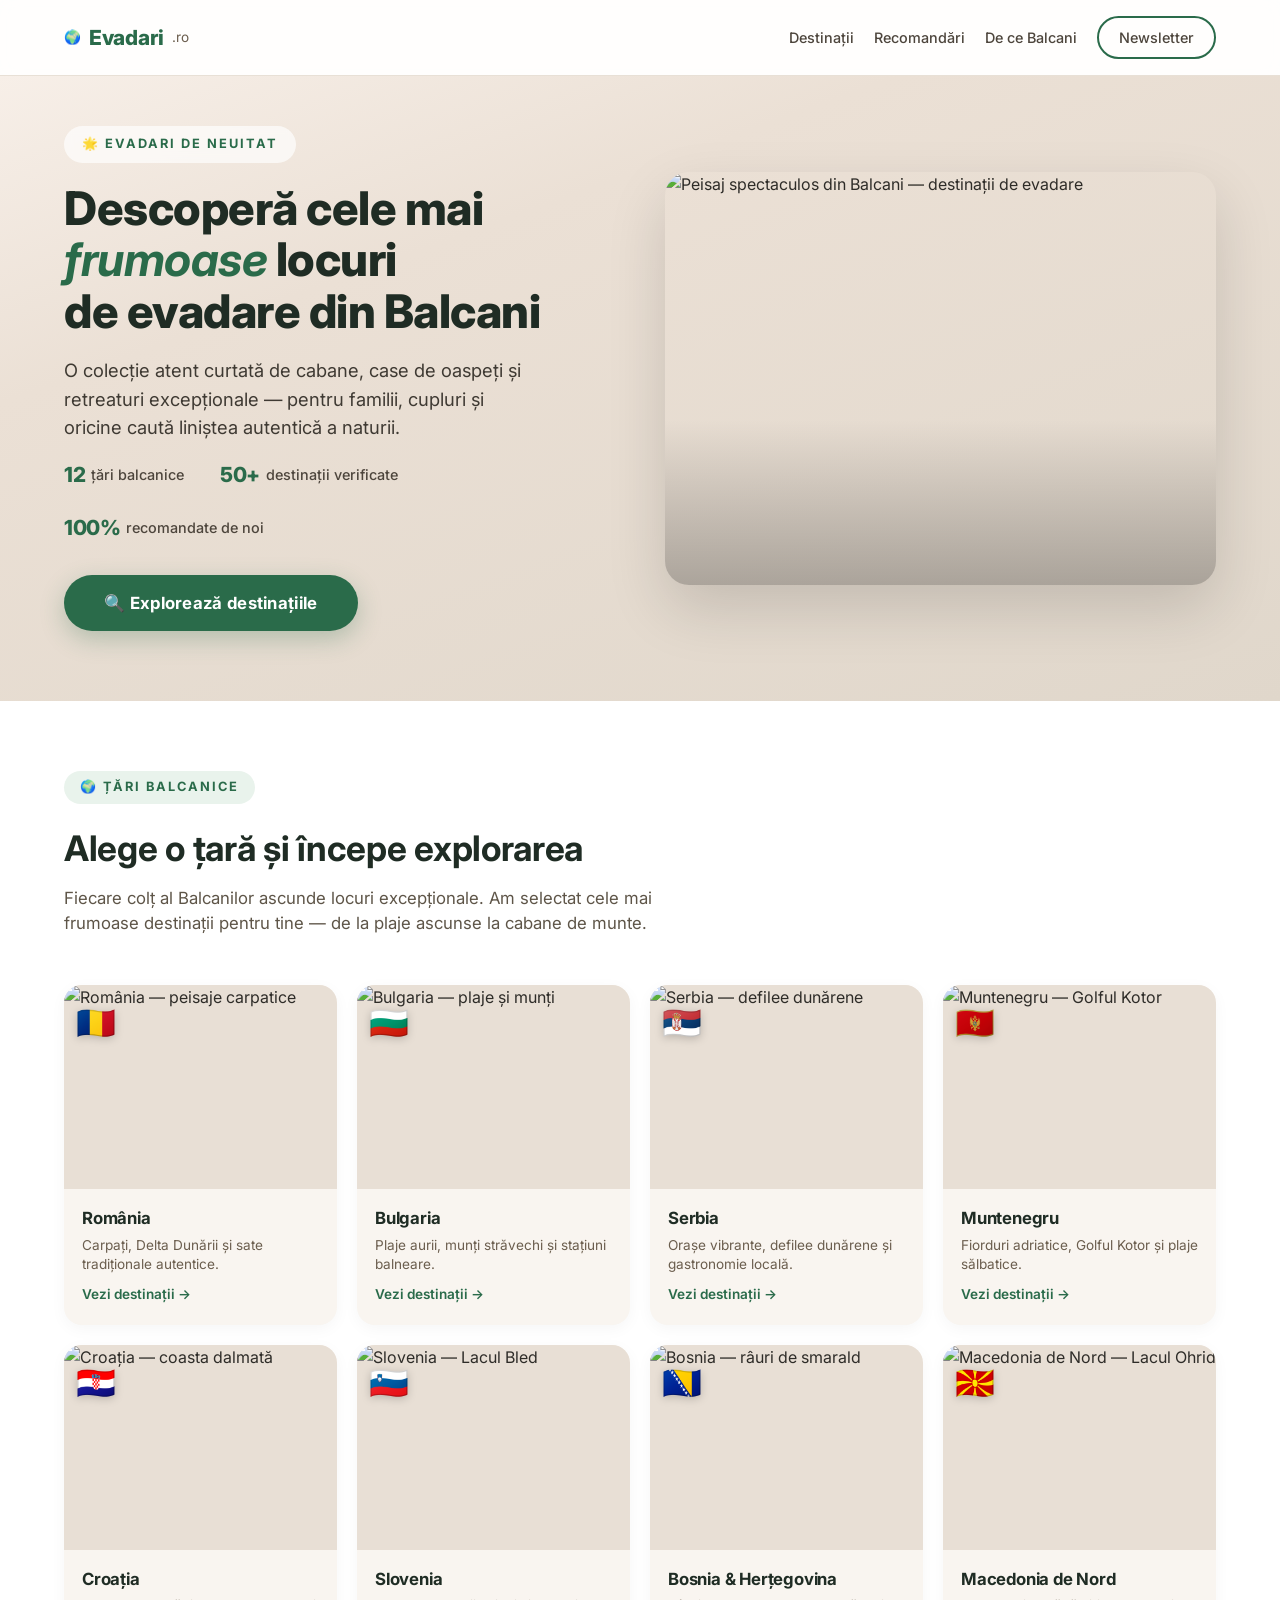
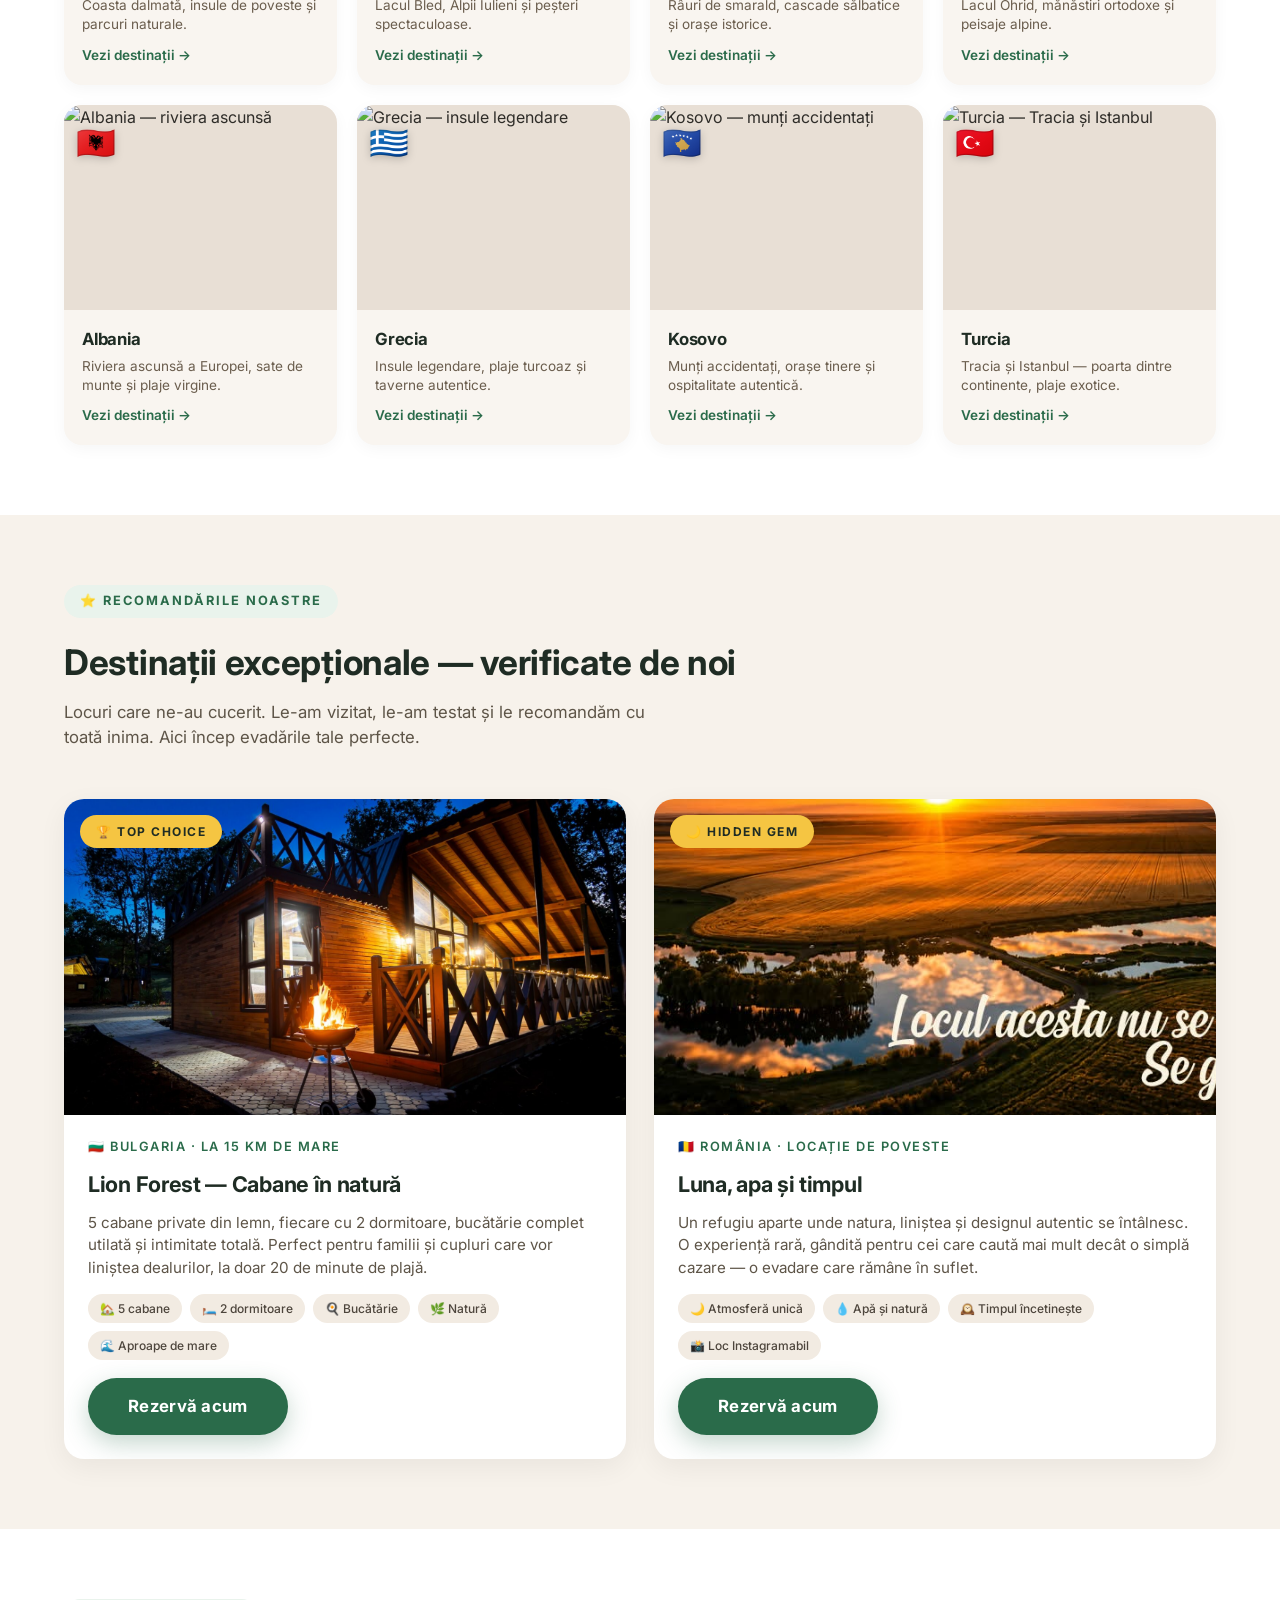
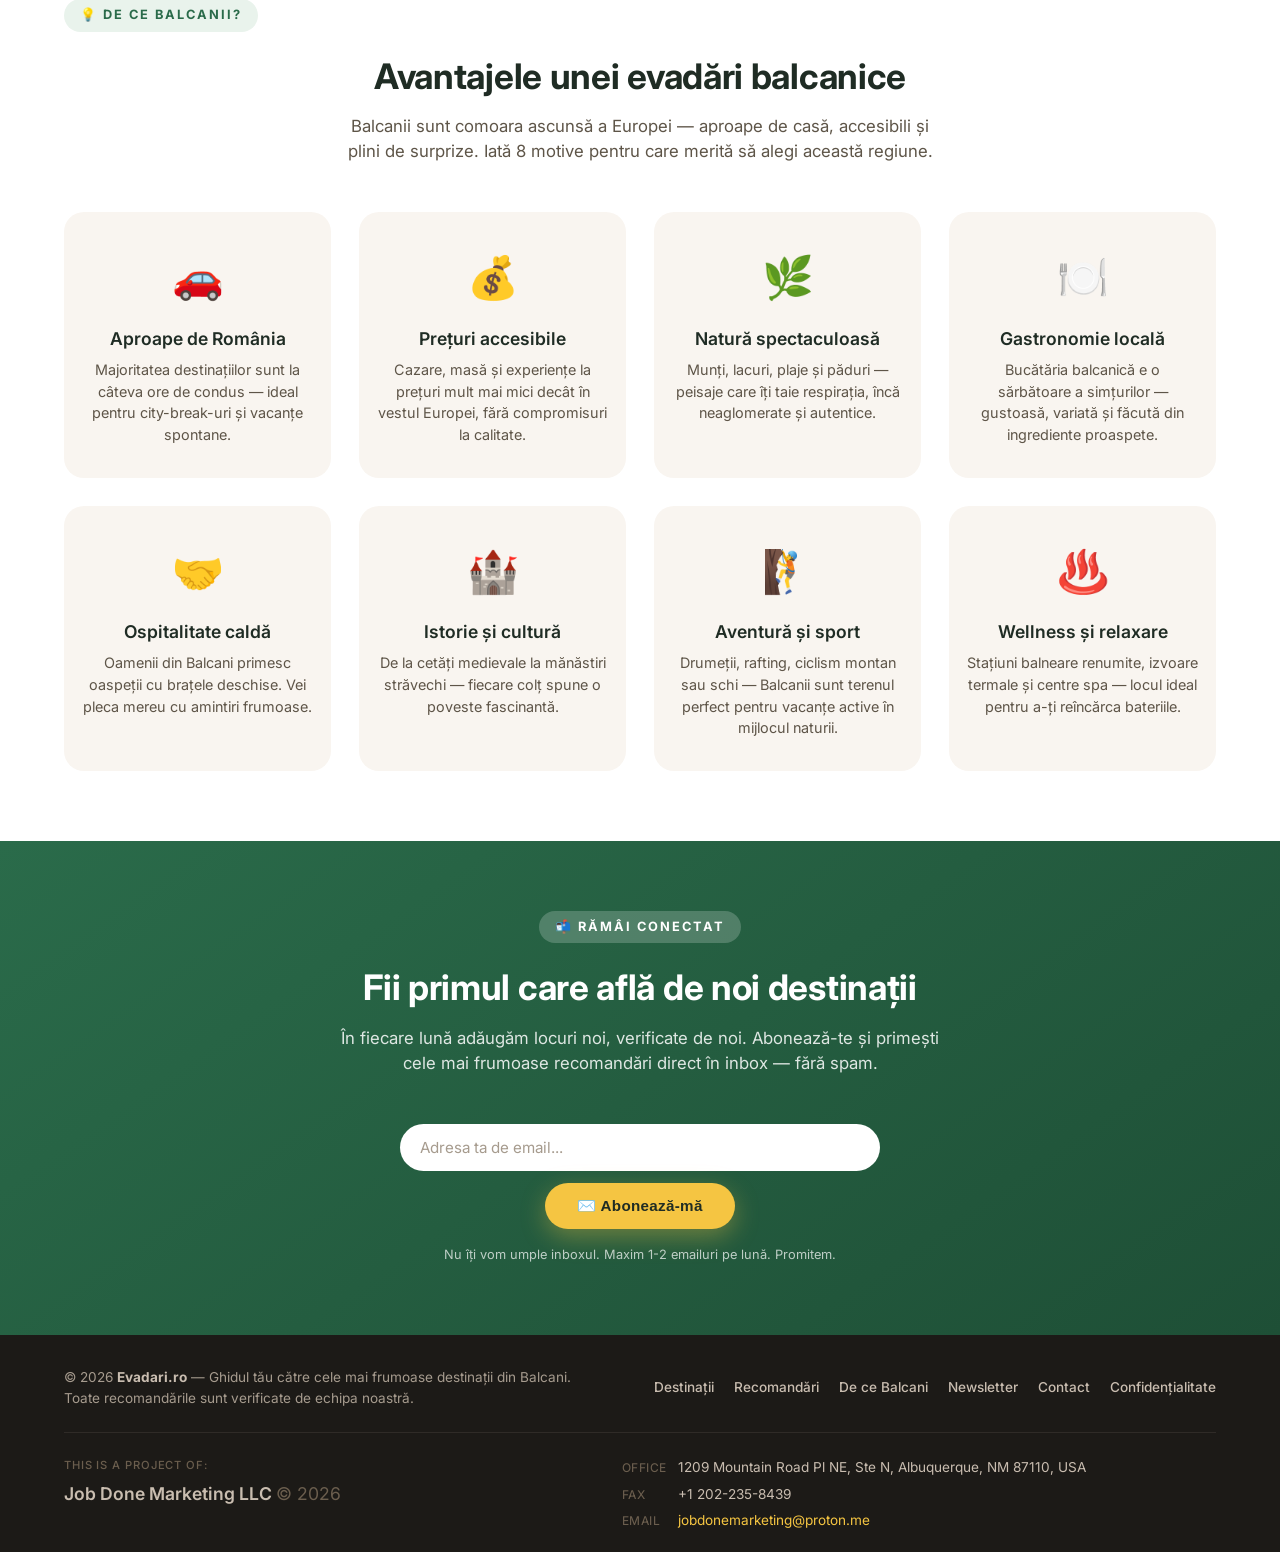
==== commit f4bcc747: "Update index.html" ====
--- a/index.html
+++ b/index.html
@@ -638,16 +638,14 @@
 
         /* ===== FOOTER ===== */
         .site-footer {
-            padding: 32px 0;
+            padding: 32px 0 20px;
             background: #1c1a17;
             color: #a69b8e;
-            text-align: center;
             font-size: 0.85rem;
         }
 
         .site-footer a {
             color: #c9bdb0;
-            text-decoration: underline;
             transition: color 0.2s;
         }
 
@@ -655,17 +653,107 @@
             color: #f5c542;
         }
 
-        .site-footer .footer-nav {
+        /* Footer top: Evadari info */
+        .footer-top {
+            border-bottom: 1px solid #2f2b27;
+            padding-bottom: 24px;
+            margin-bottom: 24px;
             display: flex;
-            justify-content: center;
             flex-wrap: wrap;
-            gap: 20px;
-            margin-bottom: 16px;
-        }
-
-        .site-footer .footer-nav a {
+            justify-content: space-between;
+            align-items: center;
+            gap: 16px 24px;
+        }
+
+        .footer-top p {
+            margin: 0;
+            max-width: 600px;
+            line-height: 1.5;
+        }
+
+        .footer-top .footer-nav {
+            display: flex;
+            flex-wrap: wrap;
+            gap: 12px 20px;
+        }
+
+        .footer-top .footer-nav a {
+            font-weight: 500;
             text-decoration: none;
+        }
+
+        /* Footer bottom: Job Done Marketing LLC */
+        .footer-bottom {
+            display: flex;
+            flex-wrap: wrap;
+            justify-content: space-between;
+            gap: 2rem 1.5rem;
+        }
+
+        .footer-project {
+            flex: 1 1 280px;
+        }
+
+        .footer-project .project-label {
+            font-size: 0.7rem;
+            text-transform: uppercase;
+            letter-spacing: 0.08em;
+            color: #6b5e4e;
             font-weight: 500;
+            margin-bottom: 0.3rem;
+        }
+
+        .footer-project .company-name {
+            font-size: 1.1rem;
+            font-weight: 600;
+            color: #c9bdb0;
+        }
+
+        .footer-project .company-name .year {
+            font-weight: 400;
+            color: #6b5e4e;
+        }
+
+        .footer-contact {
+            flex: 1 1 340px;
+            display: flex;
+            flex-direction: column;
+            gap: 0.3rem;
+            font-size: 0.85rem;
+            line-height: 1.6;
+            color: #a69b8e;
+        }
+
+        .footer-contact .contact-item {
+            display: flex;
+            align-items: baseline;
+            gap: 0.5rem;
+            flex-wrap: wrap;
+        }
+
+        .footer-contact .contact-item .label {
+            color: #6b5e4e;
+            font-weight: 450;
+            min-width: 48px;
+            font-size: 0.75rem;
+            text-transform: uppercase;
+            letter-spacing: 0.04em;
+        }
+
+        .footer-contact .contact-item .value {
+            color: #c9bdb0;
+            word-break: break-word;
+        }
+
+        .footer-contact .contact-item .value a {
+            color: #f5c542;
+            text-decoration: none;
+            border-bottom: 1px solid transparent;
+            transition: border-color 0.2s;
+        }
+
+        .footer-contact .contact-item .value a:hover {
+            border-bottom-color: #f5c542;
         }
 
         /* ===== BACK TO TOP ===== */
@@ -765,6 +853,20 @@
             .section-padding {
                 padding: 50px 0;
             }
+
+            .footer-top {
+                flex-direction: column;
+                align-items: flex-start;
+            }
+
+            .footer-bottom {
+                flex-direction: column;
+                gap: 1.5rem;
+            }
+
+            .footer-contact .contact-item .label {
+                min-width: 40px;
+            }
         }
 
         @media (max-width: 540px) {
@@ -1164,7 +1266,7 @@
                             <span class="tag">🌊 Aproape de mare</span>
                         </div>
                         <!-- BUTON "REZERVĂ ACUM" -->
-                        <a href="https://www.lionsforest.bg/" class="btn-primary" style="margin-top: 8px; align-self: flex-start;">
+                        <a href="https://www.lionsforest.bg/" target="_blank" class="btn-primary" style="margin-top: 8px; align-self: flex-start;">
                             Rezervă acum
                         </a>
                     </div>
@@ -1196,7 +1298,7 @@
                             <span class="tag">📸 Loc Instagramabil</span>
                         </div>
                         <!-- BUTON "REZERVĂ ACUM" -->
-                        <a href="https://www.facebook.com/p/Luna-apa-si-timpul-100083507794855/"
+                        <a href="https://lunavenue.com/"
                         target="_blank" rel="noopener noreferrer"
                         class="btn-primary" style="margin-top: 8px; align-self: flex-start;">
                         Rezervă acum
@@ -1291,19 +1393,51 @@
 <!-- ======= FOOTER ======= -->
 <footer class="site-footer">
     <div class="container">
-        <nav class="footer-nav">
-            <a href="#destinatii">Destinații</a>
-            <a href="#recomandate">Recomandări</a>
-            <a href="#de-ce">De ce Balcani</a>
-            <a href="#newsletter">Newsletter</a>
-            <a href="mailto:contact@evadari.ro">Contact</a>
-        </nav>
-        <p>
-            &copy; 2026 <strong>Evadari.ro</strong> — Ghidul tău către cele mai frumoase
-            destinații din Balcani. <br class="mobile-break" />
-            Toate recomandările sunt verificate de echipa noastră.
-            <a href="#">Politica de confidențialitate</a>.
-        </p>
+
+        <!-- ⬆️ Evadari.ro info (top) -->
+        <div class="footer-top">
+            <p>
+                &copy; 2026 <strong style="color:#c9bdb0;">Evadari.ro</strong> — Ghidul tău către cele mai frumoase
+                destinații din Balcani. <br class="mobile-break" />
+                Toate recomandările sunt verificate de echipa noastră.
+            </p>
+            <nav class="footer-nav">
+                <a href="#destinatii">Destinații</a>
+                <a href="#recomandate">Recomandări</a>
+                <a href="#de-ce">De ce Balcani</a>
+                <a href="#newsletter">Newsletter</a>
+                <a href="mailto:contact@evadari.ro">Contact</a>
+                <a href="#">Confidențialitate</a>
+            </nav>
+        </div>
+
+        <!-- ⬇️ Job Done Marketing LLC (bottom) -->
+        <div class="footer-bottom">
+            <div class="footer-project">
+                <div class="project-label">This is a project of:</div>
+                <div class="company-name">
+                    Job Done Marketing LLC
+                    <span class="year">© 2026</span>
+                </div>
+            </div>
+            <div class="footer-contact">
+                <div class="contact-item">
+                    <span class="label">Office</span>
+                    <span class="value">1209 Mountain Road Pl NE, Ste N, Albuquerque, NM 87110, USA</span>
+                </div>
+                <div class="contact-item">
+                    <span class="label">Fax</span>
+                    <span class="value">+1 202-235-8439</span>
+                </div>
+                <div class="contact-item">
+                    <span class="label">Email</span>
+                    <span class="value">
+                        <a href="mailto:jobdonemarketing@proton.me">jobdonemarketing@proton.me</a>
+                    </span>
+                </div>
+            </div>
+        </div>
+
     </div>
 </footer>
 
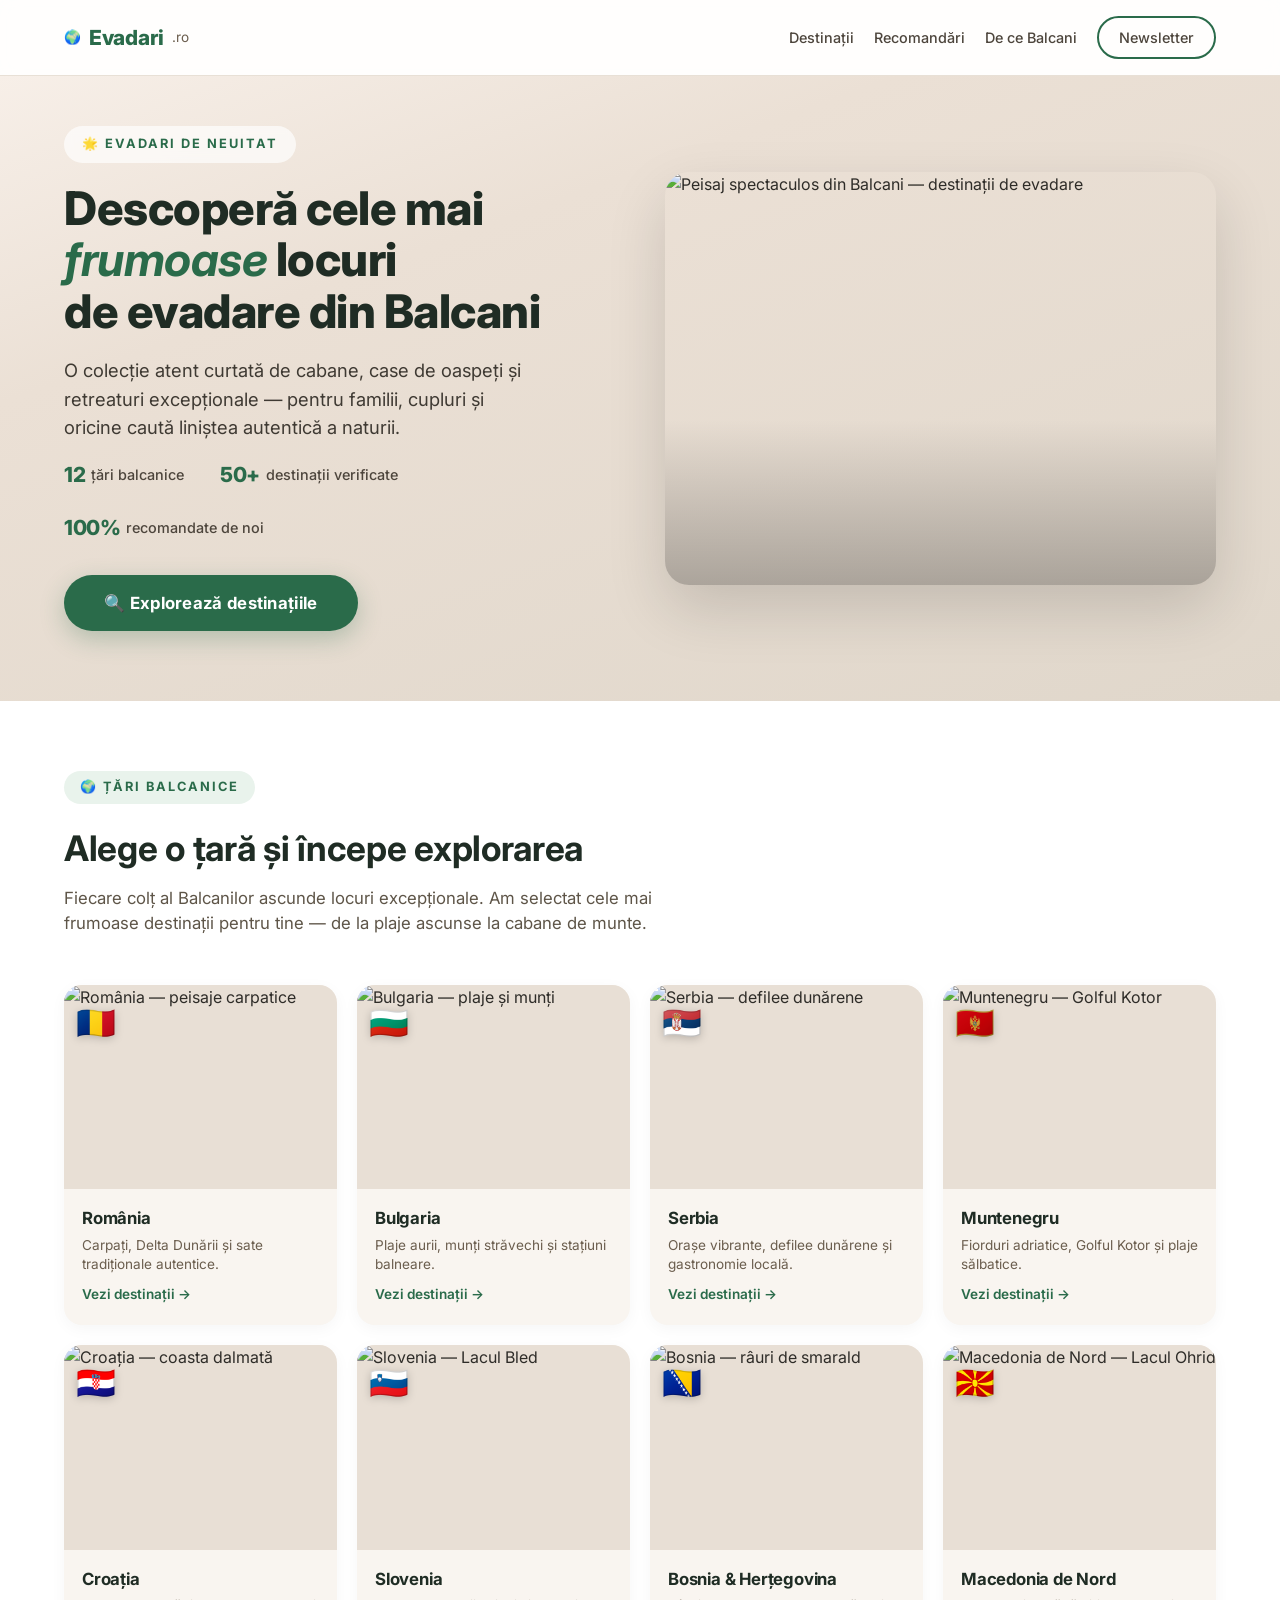
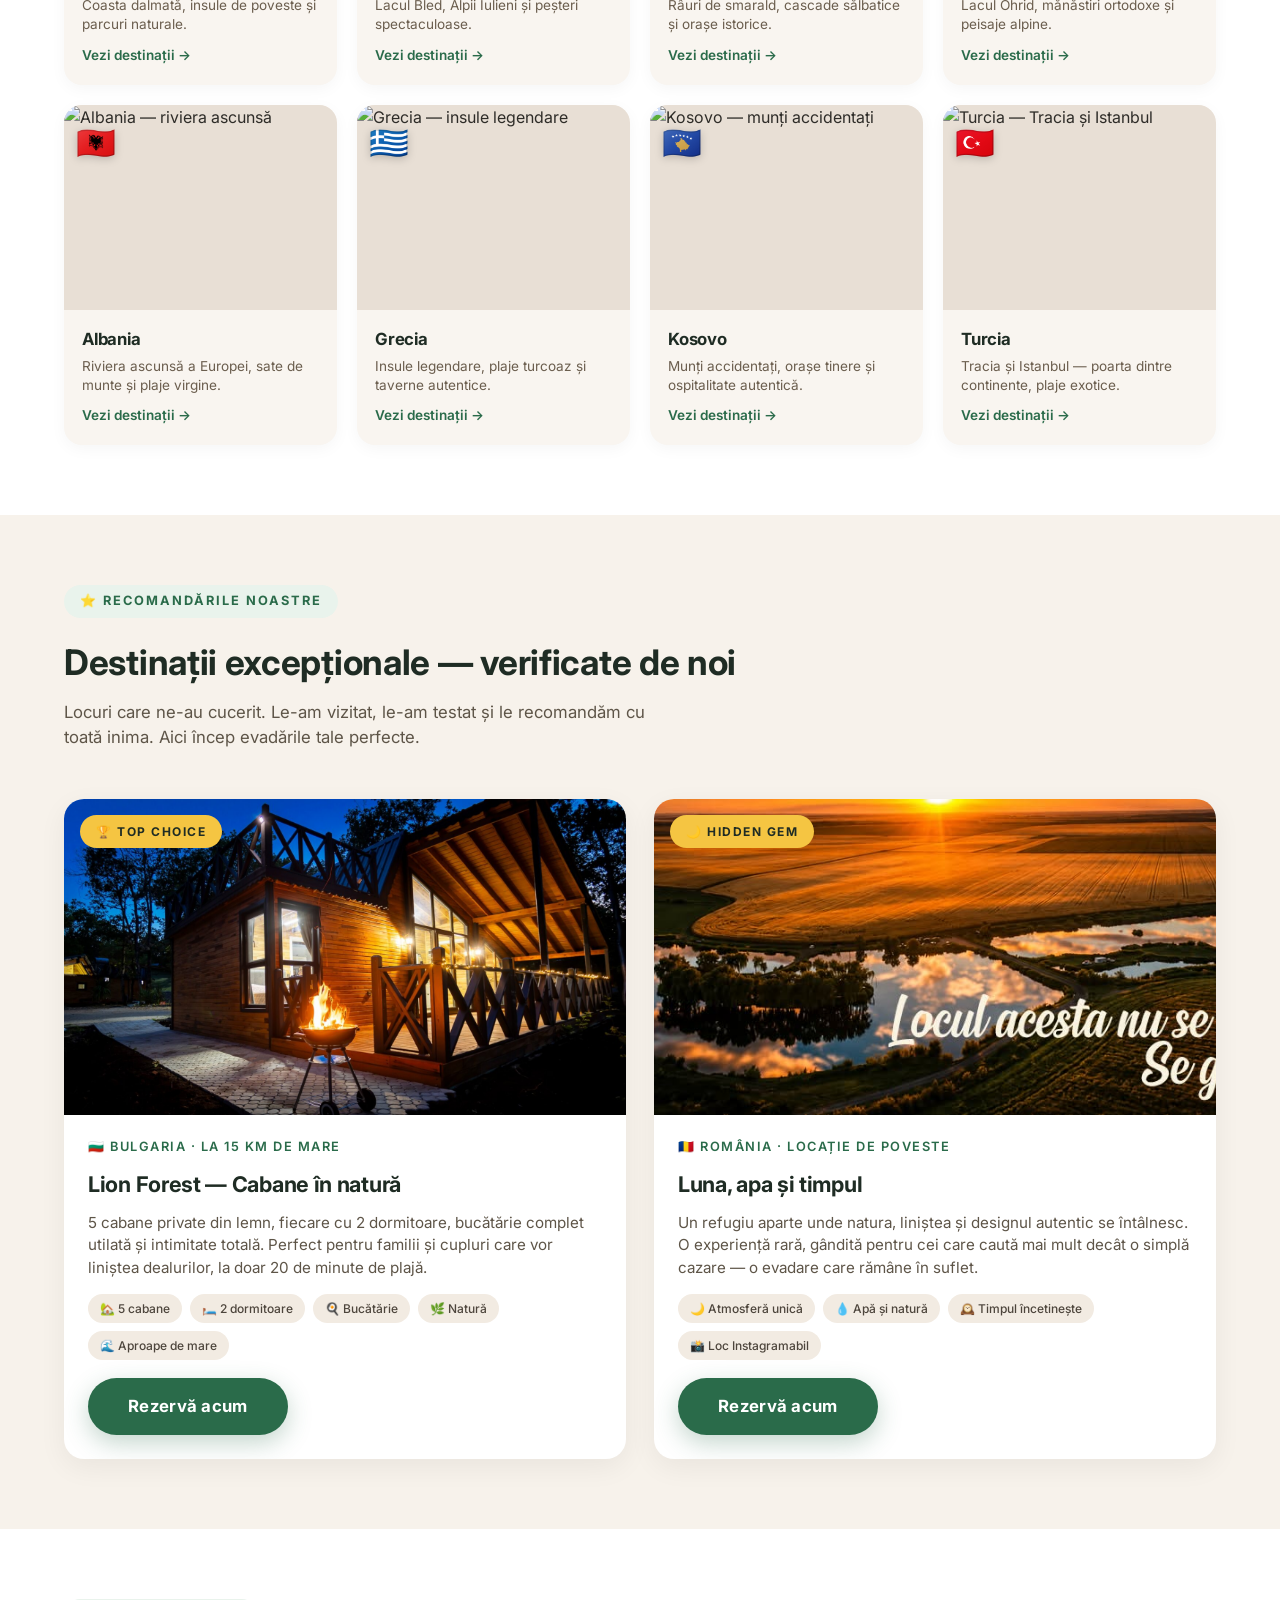
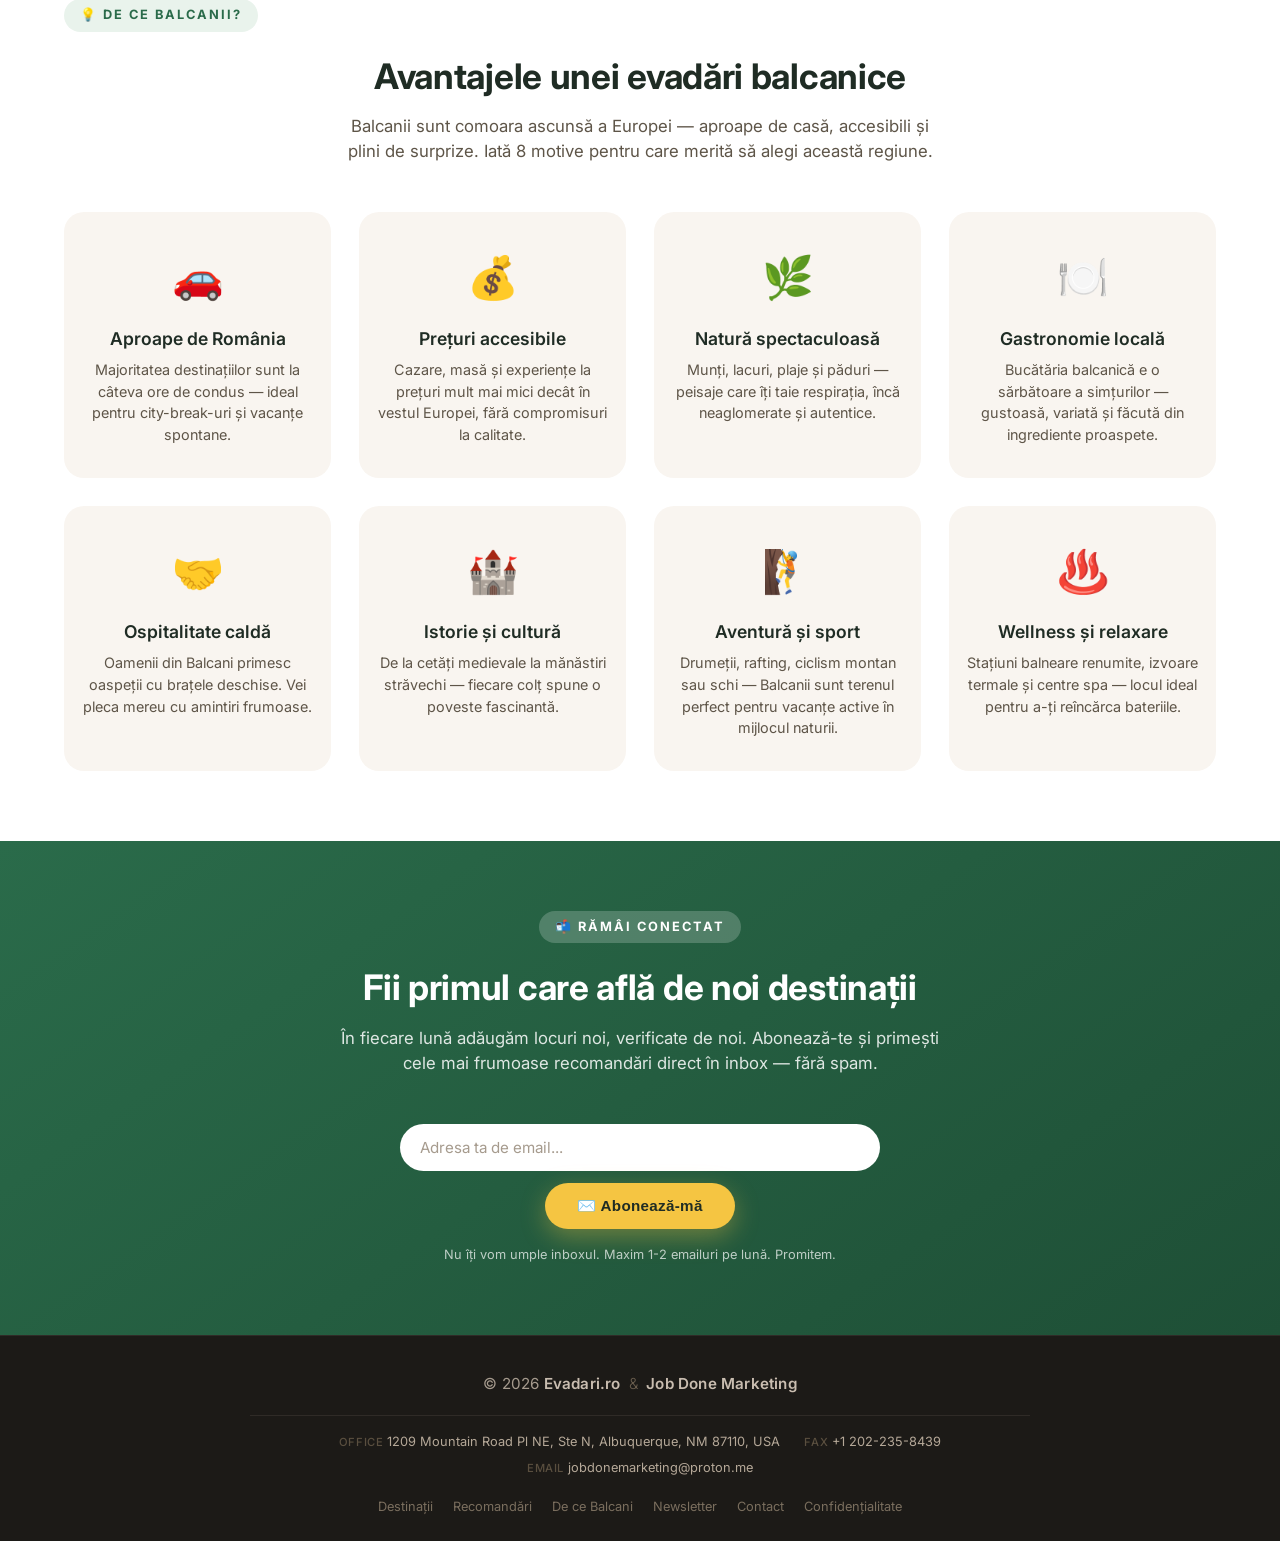
==== commit 50939bd7: "Update index.html" ====
--- a/index.html
+++ b/index.html
@@ -636,124 +636,113 @@
             margin-top: 8px;
         }
 
-        /* ===== FOOTER ===== */
+        /* =========================================================
+                   FOOTER – Varianta A/B (single line, both brands linked)
+                   ========================================================= */
         .site-footer {
-            padding: 32px 0 20px;
+            padding: 36px 0 24px;
             background: #1c1a17;
             color: #a69b8e;
-            font-size: 0.85rem;
-        }
-
-        .site-footer a {
+            font-size: 0.9rem;
+            border-top: 1px solid #2f2b27;
+        }
+
+        .footer-inner {
+            max-width: 1200px;
+            margin: 0 auto;
+            padding: 0 24px;
+            display: flex;
+            flex-direction: column;
+            align-items: center;
+            gap: 18px;
+        }
+
+        /* Single copyright line with both brands linked */
+        .footer-copy {
+            font-size: 0.95rem;
+            color: #a69b8e;
+            text-align: center;
+            letter-spacing: 0.2px;
+        }
+
+        .footer-copy a {
             color: #c9bdb0;
-            transition: color 0.2s;
-        }
-
-        .site-footer a:hover {
+            font-weight: 600;
+            transition: color 0.25s ease;
+            border-bottom: 1px solid transparent;
+        }
+
+        .footer-copy a:hover {
             color: #f5c542;
-        }
-
-        /* Footer top: Evadari info */
-        .footer-top {
-            border-bottom: 1px solid #2f2b27;
-            padding-bottom: 24px;
-            margin-bottom: 24px;
+            border-bottom-color: #f5c542;
+        }
+
+        .footer-copy .ampersand {
+            color: #6b5e4e;
+            font-weight: 300;
+            margin: 0 4px;
+        }
+
+        /* Contact details — compact, label-based */
+        .footer-contact {
             display: flex;
             flex-wrap: wrap;
-            justify-content: space-between;
-            align-items: center;
-            gap: 16px 24px;
-        }
-
-        .footer-top p {
-            margin: 0;
-            max-width: 600px;
-            line-height: 1.5;
-        }
-
-        .footer-top .footer-nav {
-            display: flex;
-            flex-wrap: wrap;
-            gap: 12px 20px;
-        }
-
-        .footer-top .footer-nav a {
-            font-weight: 500;
-            text-decoration: none;
-        }
-
-        /* Footer bottom: Job Done Marketing LLC */
-        .footer-bottom {
-            display: flex;
-            flex-wrap: wrap;
-            justify-content: space-between;
-            gap: 2rem 1.5rem;
-        }
-
-        .footer-project {
-            flex: 1 1 280px;
-        }
-
-        .footer-project .project-label {
-            font-size: 0.7rem;
-            text-transform: uppercase;
-            letter-spacing: 0.08em;
-            color: #6b5e4e;
-            font-weight: 500;
-            margin-bottom: 0.3rem;
-        }
-
-        .footer-project .company-name {
-            font-size: 1.1rem;
-            font-weight: 600;
-            color: #c9bdb0;
-        }
-
-        .footer-project .company-name .year {
-            font-weight: 400;
-            color: #6b5e4e;
-        }
-
-        .footer-contact {
-            flex: 1 1 340px;
-            display: flex;
-            flex-direction: column;
-            gap: 0.3rem;
-            font-size: 0.85rem;
-            line-height: 1.6;
-            color: #a69b8e;
+            justify-content: center;
+            gap: 6px 24px;
+            font-size: 0.8rem;
+            color: #7a6e5e;
+            border-top: 1px solid #2f2b27;
+            padding-top: 16px;
+            width: 100%;
+            max-width: 780px;
         }
 
         .footer-contact .contact-item {
             display: flex;
             align-items: baseline;
-            gap: 0.5rem;
+            gap: 4px;
+            white-space: nowrap;
+        }
+
+        .footer-contact .contact-item .label {
+            color: #5a4f3f;
+            font-weight: 500;
+            font-size: 0.7rem;
+            text-transform: uppercase;
+            letter-spacing: 0.6px;
+        }
+
+        .footer-contact .contact-item .value {
+            color: #b5a898;
+        }
+
+        .footer-contact .contact-item .value a {
+            color: #b5a898;
+            transition: color 0.25s ease;
+            border-bottom: 1px solid transparent;
+        }
+
+        .footer-contact .contact-item .value a:hover {
+            color: #f5c542;
+            border-bottom-color: #f5c542;
+        }
+
+        /* Footer nav (optional) – but we keep it minimal per A/B test */
+        .footer-nav {
+            display: flex;
             flex-wrap: wrap;
-        }
-
-        .footer-contact .contact-item .label {
-            color: #6b5e4e;
-            font-weight: 450;
-            min-width: 48px;
-            font-size: 0.75rem;
-            text-transform: uppercase;
-            letter-spacing: 0.04em;
-        }
-
-        .footer-contact .contact-item .value {
-            color: #c9bdb0;
-            word-break: break-word;
-        }
-
-        .footer-contact .contact-item .value a {
+            justify-content: center;
+            gap: 8px 20px;
+            font-size: 0.8rem;
+        }
+
+        .footer-nav a {
+            color: #7a6e5e;
+            transition: color 0.25s ease;
+        }
+
+        .footer-nav a:hover {
             color: #f5c542;
-            text-decoration: none;
-            border-bottom: 1px solid transparent;
-            transition: border-color 0.2s;
-        }
-
-        .footer-contact .contact-item .value a:hover {
-            border-bottom-color: #f5c542;
         }
 
         /* ===== BACK TO TOP ===== */
@@ -854,18 +843,21 @@
                 padding: 50px 0;
             }
 
-            .footer-top {
+            .footer-contact {
                 flex-direction: column;
-                align-items: flex-start;
-            }
-
-            .footer-bottom {
-                flex-direction: column;
-                gap: 1.5rem;
-            }
-
-            .footer-contact .contact-item .label {
-                min-width: 40px;
+                align-items: center;
+                gap: 4px 0;
+                white-space: normal;
+                text-align: center;
+            }
+
+            .footer-contact .contact-item {
+                white-space: normal;
+            }
+
+            .footer-copy {
+                font-size: 0.85rem;
+                line-height: 1.5;
             }
         }
 
@@ -969,6 +961,11 @@
             .newsletter-form .btn-gold {
                 width: 100%;
             }
+
+            .footer-nav {
+                gap: 6px 14px;
+                font-size: 0.75rem;
+            }
         }
 
         @media (max-width: 380px) {
@@ -991,6 +988,10 @@
 
             .hero-content h1 {
                 font-size: 1.5rem;
+            }
+
+            .footer-copy {
+                font-size: 0.8rem;
             }
         }
     </style>
@@ -1034,11 +1035,6 @@
                 <a href="#destinatii" class="btn-primary">🔍 Explorează destinațiile</a>
             </div>
             <div class="hero-image-wrapper">
-                <!--
-                ⚠️ IMAGINE HERO — Înlocuiește cu o imagine reprezentativă pentru Balcani
-                Sugestii: peisaj montan balcanic, casă tradițională, lac sau coastă.
-                Dimensiune recomandată: 1200×900 px (4:3).
-                -->
                 <img
                 src="https://picsum.photos/seed/balkan-dreamscape/1200/900"
                 alt="Peisaj spectaculos din Balcani — destinații de evadare"
@@ -1247,7 +1243,6 @@
                 <div class="featured-card">
                     <div class="featured-img">
                         <span class="featured-badge">🏆 Top Choice</span>
-                        <!-- ⚠️ Înlocuiește cu imagine reală Lion Forest -->
                         <img src="img/lionforest01.jpg" alt="Lion Forest — cabane din lemn în Bulgaria" loading="lazy" />
                     </div>
                     <div class="featured-body">
@@ -1265,7 +1260,6 @@
                             <span class="tag">🌿 Natură</span>
                             <span class="tag">🌊 Aproape de mare</span>
                         </div>
-                        <!-- BUTON "REZERVĂ ACUM" -->
                         <a href="https://www.lionsforest.bg/" target="_blank" class="btn-primary" style="margin-top: 8px; align-self: flex-start;">
                             Rezervă acum
                         </a>
@@ -1276,11 +1270,6 @@
                 <div class="featured-card">
                     <div class="featured-img">
                         <span class="featured-badge">🌙 Hidden Gem</span>
-                        <!--
-                        ⚠️ Înlocuiește cu imagine reală pentru Luna, apa și timpul
-                        Vezi pagina de Facebook pentru referință:
-                        https://www.facebook.com/p/Luna-apa-si-timpul-100083507794855/
-                        -->
                         <img src="img/luna.jpg" alt="Luna, apa și timpul — retreat în România" loading="lazy" />
                     </div>
                     <div class="featured-body">
@@ -1297,7 +1286,6 @@
                             <span class="tag">🕰️ Timpul încetinește</span>
                             <span class="tag">📸 Loc Instagramabil</span>
                         </div>
-                        <!-- BUTON "REZERVĂ ACUM" -->
                         <a href="https://lunavenue.com/"
                         target="_blank" rel="noopener noreferrer"
                         class="btn-primary" style="margin-top: 8px; align-self: flex-start;">
@@ -1320,49 +1308,41 @@
             și plini de surprize. Iată 8 motive pentru care merită să alegi această regiune.
         </p>
         <div class="why-grid">
-            <!-- 1. Aproape de România -->
             <div class="why-card">
                 <span class="why-icon">🚗</span>
                 <h3>Aproape de România</h3>
                 <p>Majoritatea destinațiilor sunt la câteva ore de condus — ideal pentru city-break-uri și vacanțe spontane.</p>
             </div>
-            <!-- 2. Prețuri accesibile -->
             <div class="why-card">
                 <span class="why-icon">💰</span>
                 <h3>Prețuri accesibile</h3>
                 <p>Cazare, masă și experiențe la prețuri mult mai mici decât în vestul Europei, fără compromisuri la calitate.</p>
             </div>
-            <!-- 3. Natură spectaculoasă -->
             <div class="why-card">
                 <span class="why-icon">🌿</span>
                 <h3>Natură spectaculoasă</h3>
                 <p>Munți, lacuri, plaje și păduri — peisaje care îți taie respirația, încă neaglomerate și autentice.</p>
             </div>
-            <!-- 4. Gastronomie locală -->
             <div class="why-card">
                 <span class="why-icon">🍽️</span>
                 <h3>Gastronomie locală</h3>
                 <p>Bucătăria balcanică e o sărbătoare a simțurilor — gustoasă, variată și făcută din ingrediente proaspete.</p>
             </div>
-            <!-- 5. Ospitalitate caldă -->
             <div class="why-card">
                 <span class="why-icon">🤝</span>
                 <h3>Ospitalitate caldă</h3>
                 <p>Oamenii din Balcani primesc oaspeții cu brațele deschise. Vei pleca mereu cu amintiri frumoase.</p>
             </div>
-            <!-- 6. Istorie și cultură -->
             <div class="why-card">
                 <span class="why-icon">🏰</span>
                 <h3>Istorie și cultură</h3>
                 <p>De la cetăți medievale la mănăstiri străvechi — fiecare colț spune o poveste fascinantă.</p>
             </div>
-            <!-- 7. Aventură și sport -->
             <div class="why-card">
                 <span class="why-icon">🧗</span>
                 <h3>Aventură și sport</h3>
                 <p>Drumeții, rafting, ciclism montan sau schi — Balcanii sunt terenul perfect pentru vacanțe active în mijlocul naturii.</p>
             </div>
-            <!-- 8. Wellness și relaxare -->
             <div class="why-card">
                 <span class="why-icon">♨️</span>
                 <h3>Wellness și relaxare</h3>
@@ -1382,7 +1362,6 @@
             și primești cele mai frumoase recomandări direct în inbox — fără spam.
         </p>
         <form class="newsletter-form" action="#" method="POST">
-            <!-- ⚠️ Înlocuiește action="#" cu URL-ul serviciului tău de newsletter (ex: Mailchimp, Brevo) -->
             <input type="email" name="email" placeholder="Adresa ta de email..." required aria-label="Adresa de email" />
             <button type="submit" class="btn-gold">✉️ Abonează-mă</button>
         </form>
@@ -1390,53 +1369,43 @@
     </div>
 </section>
 
-<!-- ======= FOOTER ======= -->
+<!-- ======= FOOTER — Varianta A/B ======= -->
 <footer class="site-footer">
-    <div class="container">
-
-        <!-- ⬆️ Evadari.ro info (top) -->
-        <div class="footer-top">
-            <p>
-                &copy; 2026 <strong style="color:#c9bdb0;">Evadari.ro</strong> — Ghidul tău către cele mai frumoase
-                destinații din Balcani. <br class="mobile-break" />
-                Toate recomandările sunt verificate de echipa noastră.
-            </p>
-            <nav class="footer-nav">
-                <a href="#destinatii">Destinații</a>
-                <a href="#recomandate">Recomandări</a>
-                <a href="#de-ce">De ce Balcani</a>
-                <a href="#newsletter">Newsletter</a>
-                <a href="mailto:contact@evadari.ro">Contact</a>
-                <a href="#">Confidențialitate</a>
-            </nav>
+    <div class="footer-inner">
+
+        <!-- SINGLE COPYRIGHT LINE: both brands linked -->
+        <div class="footer-copy">
+            © 2026
+            <a href="https://evadari.ro" target="_blank" rel="noopener">Evadari.ro</a>
+            <span class="ampersand">&amp;</span>
+            <a href="https://jobdone.marketing" target="_blank" rel="noopener">Job Done Marketing</a>
         </div>
 
-        <!-- ⬇️ Job Done Marketing LLC (bottom) -->
-        <div class="footer-bottom">
-            <div class="footer-project">
-                <div class="project-label">This is a project of:</div>
-                <div class="company-name">
-                    Job Done Marketing LLC
-                    <span class="year">© 2026</span>
-                </div>
-            </div>
-            <div class="footer-contact">
-                <div class="contact-item">
-                    <span class="label">Office</span>
-                    <span class="value">1209 Mountain Road Pl NE, Ste N, Albuquerque, NM 87110, USA</span>
-                </div>
-                <div class="contact-item">
-                    <span class="label">Fax</span>
-                    <span class="value">+1 202-235-8439</span>
-                </div>
-                <div class="contact-item">
-                    <span class="label">Email</span>
-                    <span class="value">
-                        <a href="mailto:jobdonemarketing@proton.me">jobdonemarketing@proton.me</a>
-                    </span>
-                </div>
-            </div>
+        <!-- Compact contact details -->
+        <div class="footer-contact">
+            <span class="contact-item">
+                <span class="label">Office</span>
+                <span class="value">1209 Mountain Road Pl NE, Ste N, Albuquerque, NM 87110, USA</span>
+            </span>
+            <span class="contact-item">
+                <span class="label">Fax</span>
+                <span class="value">+1 202-235-8439</span>
+            </span>
+            <span class="contact-item">
+                <span class="label">Email</span>
+                <span class="value"><a href="mailto:jobdonemarketing@proton.me">jobdonemarketing@proton.me</a></span>
+            </span>
         </div>
+
+        <!-- Minimal nav (privacy, about, etc.) -->
+        <nav class="footer-nav">
+            <a href="#destinatii">Destinații</a>
+            <a href="#recomandate">Recomandări</a>
+            <a href="#de-ce">De ce Balcani</a>
+            <a href="#newsletter">Newsletter</a>
+            <a href="mailto:contact@evadari.ro">Contact</a>
+            <a href="#">Confidențialitate</a>
+        </nav>
 
     </div>
 </footer>
@@ -1476,7 +1445,7 @@
             });
         }
 
-        // Add subtle entrance animation for cards (Intersection Observer)
+        // Entrance animation for cards
         if ('IntersectionObserver' in window) {
             const cards = document.querySelectorAll('.destination-card, .featured-card, .why-card');
             const observer = new IntersectionObserver(
@@ -1499,7 +1468,6 @@
                 observer.observe(card);
             });
         } else {
-            // Fallback for older browsers
             document.querySelectorAll('.destination-card, .featured-card, .why-card').forEach(card => {
                 card.style.opacity = '1';
                 card.style.transform = 'translateY(0)';
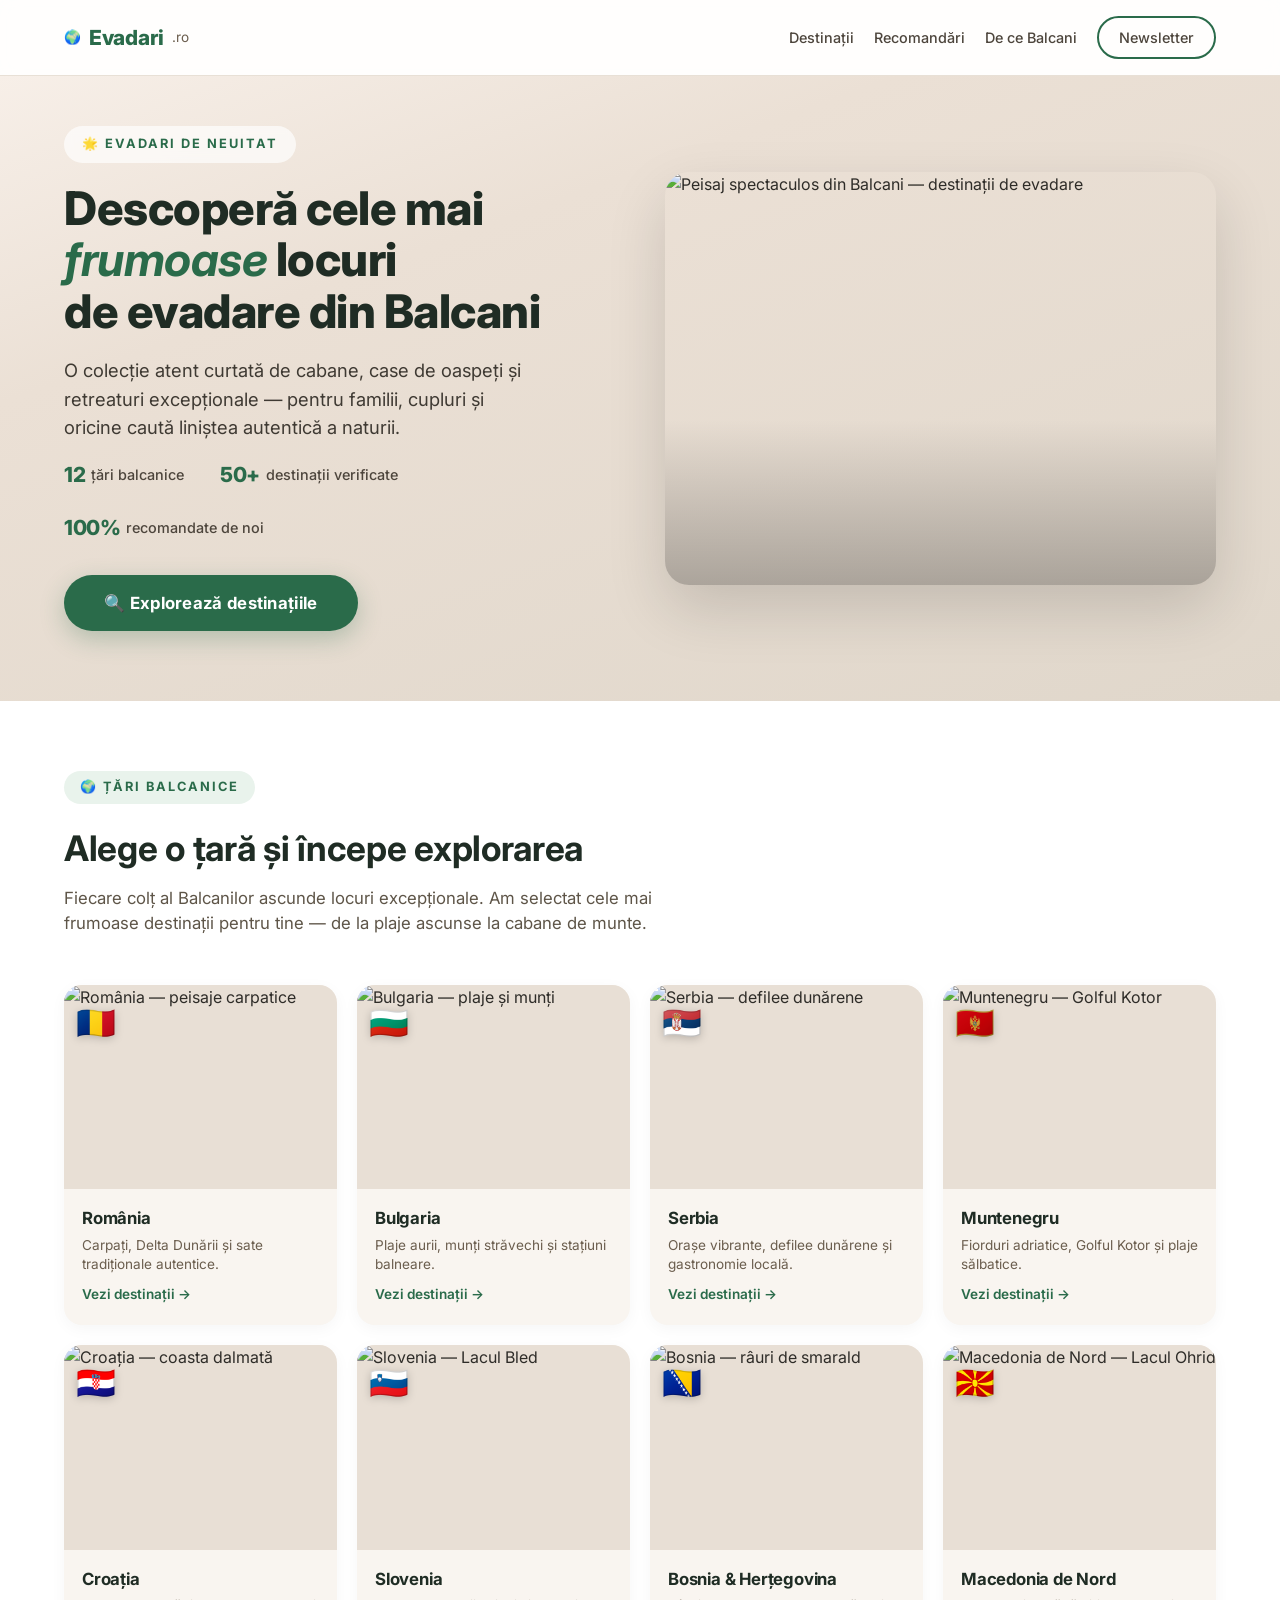
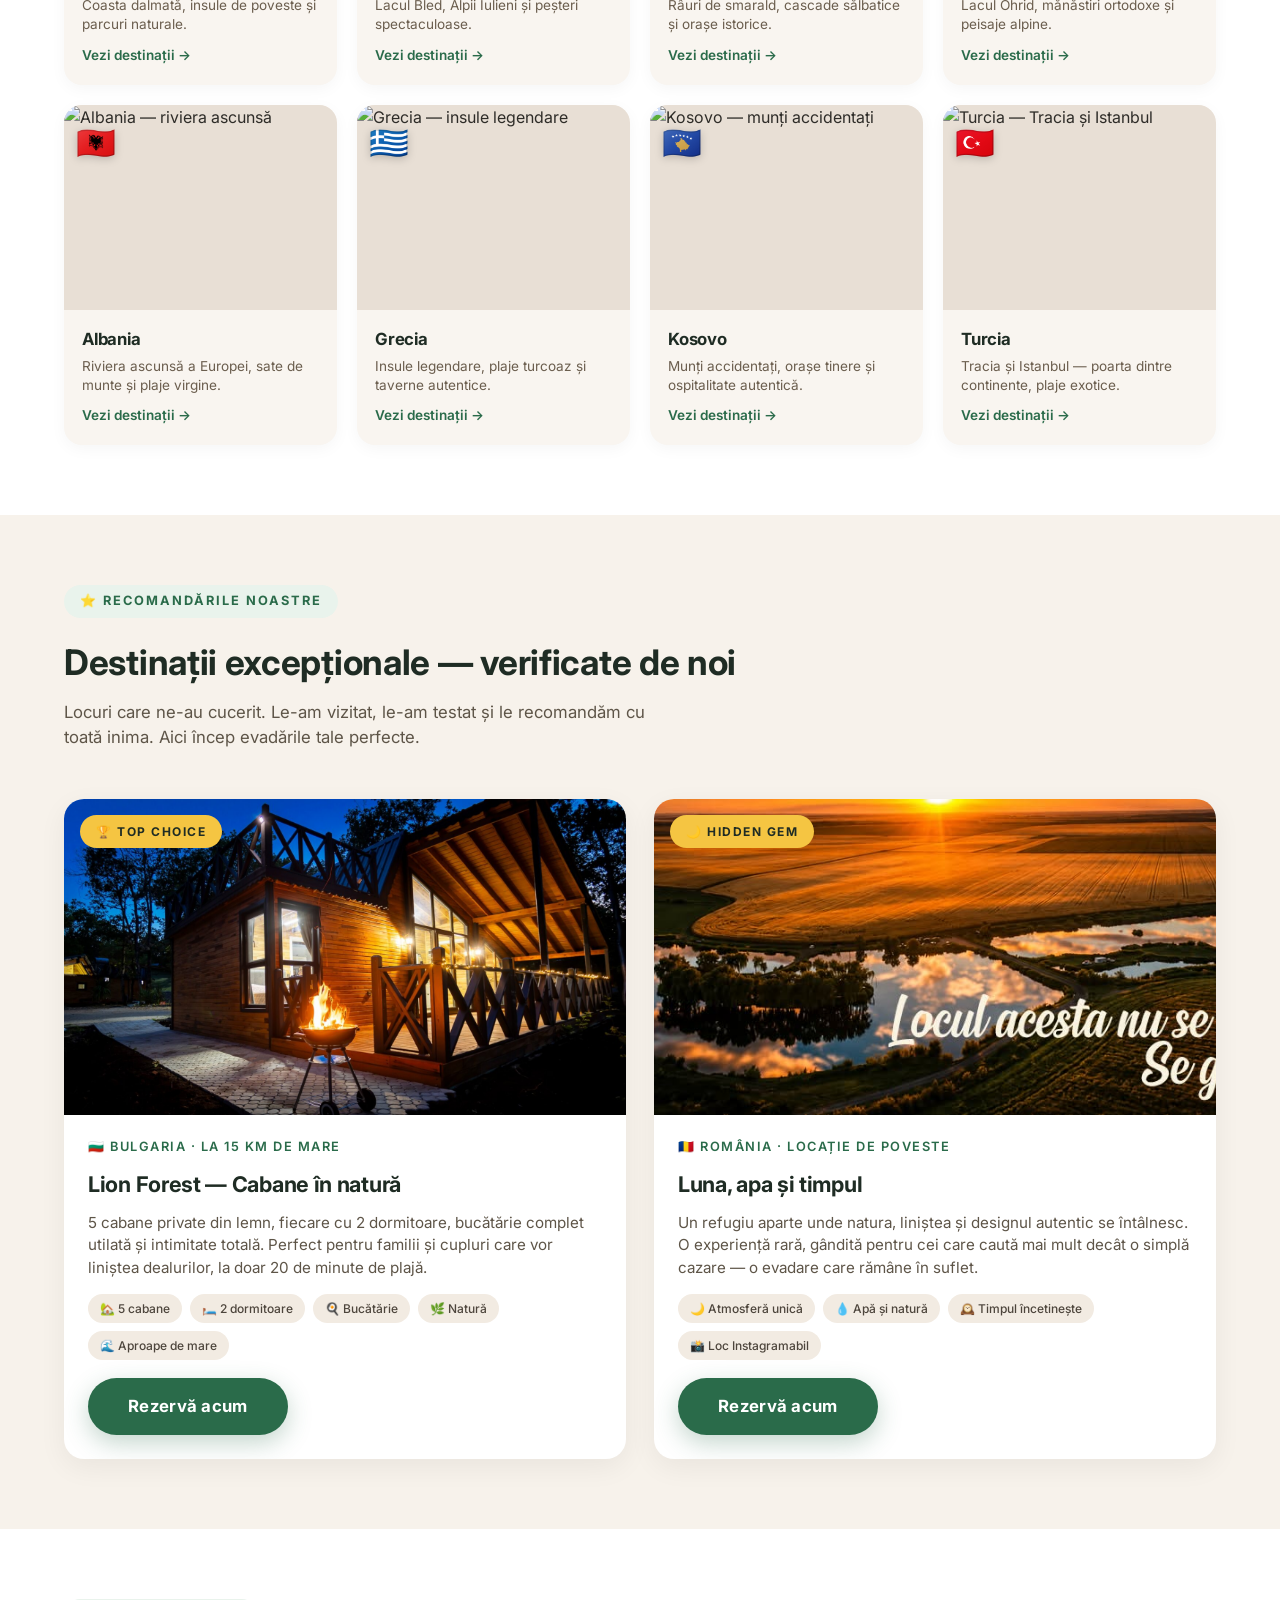
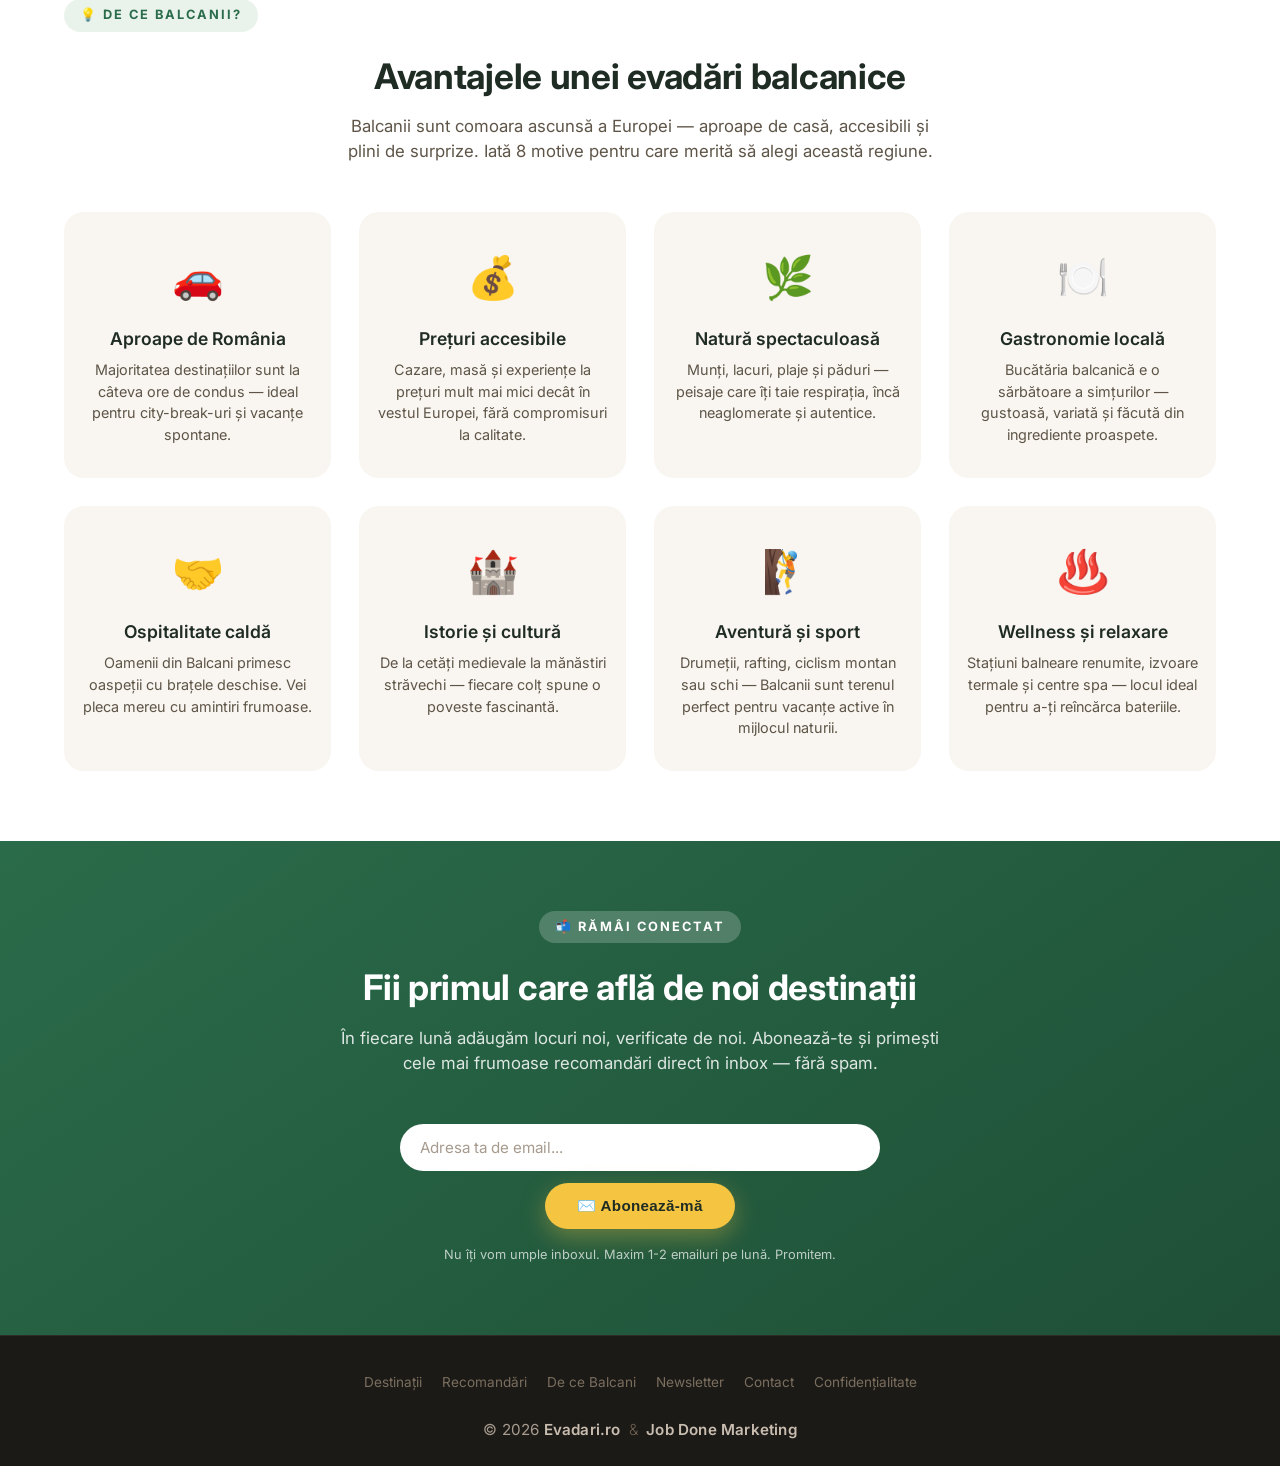
==== commit 60f972ba: "Update index.html" ====
--- a/index.html
+++ b/index.html
@@ -637,7 +637,7 @@
         }
 
         /* =========================================================
-                   FOOTER – Varianta A/B (single line, both brands linked)
+                   FOOTER – fără detalii de contact, doar navigare + copyright
                    ========================================================= */
         .site-footer {
             padding: 36px 0 24px;
@@ -654,15 +654,34 @@
             display: flex;
             flex-direction: column;
             align-items: center;
-            gap: 18px;
-        }
-
-        /* Single copyright line with both brands linked */
+            gap: 20px;
+        }
+
+        /* Footer navigation */
+        .footer-nav {
+            display: flex;
+            flex-wrap: wrap;
+            justify-content: center;
+            gap: 8px 20px;
+            font-size: 0.85rem;
+        }
+
+        .footer-nav a {
+            color: #7a6e5e;
+            transition: color 0.25s ease;
+        }
+
+        .footer-nav a:hover {
+            color: #f5c542;
+        }
+
+        /* Single copyright line — last visible item */
         .footer-copy {
             font-size: 0.95rem;
             color: #a69b8e;
             text-align: center;
             letter-spacing: 0.2px;
+            margin-top: 4px;
         }
 
         .footer-copy a {
@@ -681,68 +700,6 @@
             color: #6b5e4e;
             font-weight: 300;
             margin: 0 4px;
-        }
-
-        /* Contact details — compact, label-based */
-        .footer-contact {
-            display: flex;
-            flex-wrap: wrap;
-            justify-content: center;
-            gap: 6px 24px;
-            font-size: 0.8rem;
-            color: #7a6e5e;
-            border-top: 1px solid #2f2b27;
-            padding-top: 16px;
-            width: 100%;
-            max-width: 780px;
-        }
-
-        .footer-contact .contact-item {
-            display: flex;
-            align-items: baseline;
-            gap: 4px;
-            white-space: nowrap;
-        }
-
-        .footer-contact .contact-item .label {
-            color: #5a4f3f;
-            font-weight: 500;
-            font-size: 0.7rem;
-            text-transform: uppercase;
-            letter-spacing: 0.6px;
-        }
-
-        .footer-contact .contact-item .value {
-            color: #b5a898;
-        }
-
-        .footer-contact .contact-item .value a {
-            color: #b5a898;
-            transition: color 0.25s ease;
-            border-bottom: 1px solid transparent;
-        }
-
-        .footer-contact .contact-item .value a:hover {
-            color: #f5c542;
-            border-bottom-color: #f5c542;
-        }
-
-        /* Footer nav (optional) – but we keep it minimal per A/B test */
-        .footer-nav {
-            display: flex;
-            flex-wrap: wrap;
-            justify-content: center;
-            gap: 8px 20px;
-            font-size: 0.8rem;
-        }
-
-        .footer-nav a {
-            color: #7a6e5e;
-            transition: color 0.25s ease;
-        }
-
-        .footer-nav a:hover {
-            color: #f5c542;
         }
 
         /* ===== BACK TO TOP ===== */
@@ -843,21 +800,14 @@
                 padding: 50px 0;
             }
 
-            .footer-contact {
-                flex-direction: column;
-                align-items: center;
-                gap: 4px 0;
-                white-space: normal;
-                text-align: center;
-            }
-
-            .footer-contact .contact-item {
-                white-space: normal;
-            }
-
             .footer-copy {
                 font-size: 0.85rem;
                 line-height: 1.5;
+            }
+
+            .footer-nav {
+                gap: 6px 14px;
+                font-size: 0.8rem;
             }
         }
 
@@ -963,8 +913,12 @@
             }
 
             .footer-nav {
-                gap: 6px 14px;
+                gap: 6px 12px;
                 font-size: 0.75rem;
+            }
+
+            .footer-copy {
+                font-size: 0.8rem;
             }
         }
 
@@ -988,10 +942,6 @@
 
             .hero-content h1 {
                 font-size: 1.5rem;
-            }
-
-            .footer-copy {
-                font-size: 0.8rem;
             }
         }
     </style>
@@ -1369,35 +1319,11 @@
     </div>
 </section>
 
-<!-- ======= FOOTER — Varianta A/B ======= -->
+<!-- ======= FOOTER — fără contact, ultimul element vizibil: copyright ======= -->
 <footer class="site-footer">
     <div class="footer-inner">
 
-        <!-- SINGLE COPYRIGHT LINE: both brands linked -->
-        <div class="footer-copy">
-            © 2026
-            <a href="https://evadari.ro" target="_blank" rel="noopener">Evadari.ro</a>
-            <span class="ampersand">&amp;</span>
-            <a href="https://jobdone.marketing" target="_blank" rel="noopener">Job Done Marketing</a>
-        </div>
-
-        <!-- Compact contact details -->
-        <div class="footer-contact">
-            <span class="contact-item">
-                <span class="label">Office</span>
-                <span class="value">1209 Mountain Road Pl NE, Ste N, Albuquerque, NM 87110, USA</span>
-            </span>
-            <span class="contact-item">
-                <span class="label">Fax</span>
-                <span class="value">+1 202-235-8439</span>
-            </span>
-            <span class="contact-item">
-                <span class="label">Email</span>
-                <span class="value"><a href="mailto:jobdonemarketing@proton.me">jobdonemarketing@proton.me</a></span>
-            </span>
-        </div>
-
-        <!-- Minimal nav (privacy, about, etc.) -->
+        <!-- Navigare (opțională) -->
         <nav class="footer-nav">
             <a href="#destinatii">Destinații</a>
             <a href="#recomandate">Recomandări</a>
@@ -1406,6 +1332,14 @@
             <a href="mailto:contact@evadari.ro">Contact</a>
             <a href="#">Confidențialitate</a>
         </nav>
+
+        <!-- SINGLE COPYRIGHT LINE — ultimul element vizibil -->
+        <div class="footer-copy">
+            © 2026
+            <a href="https://evadari.ro" target="_blank" rel="noopener">Evadari.ro</a>
+            <span class="ampersand">&amp;</span>
+            <a href="https://jobdone.marketing" target="_blank" rel="noopener">Job Done Marketing</a>
+        </div>
 
     </div>
 </footer>
